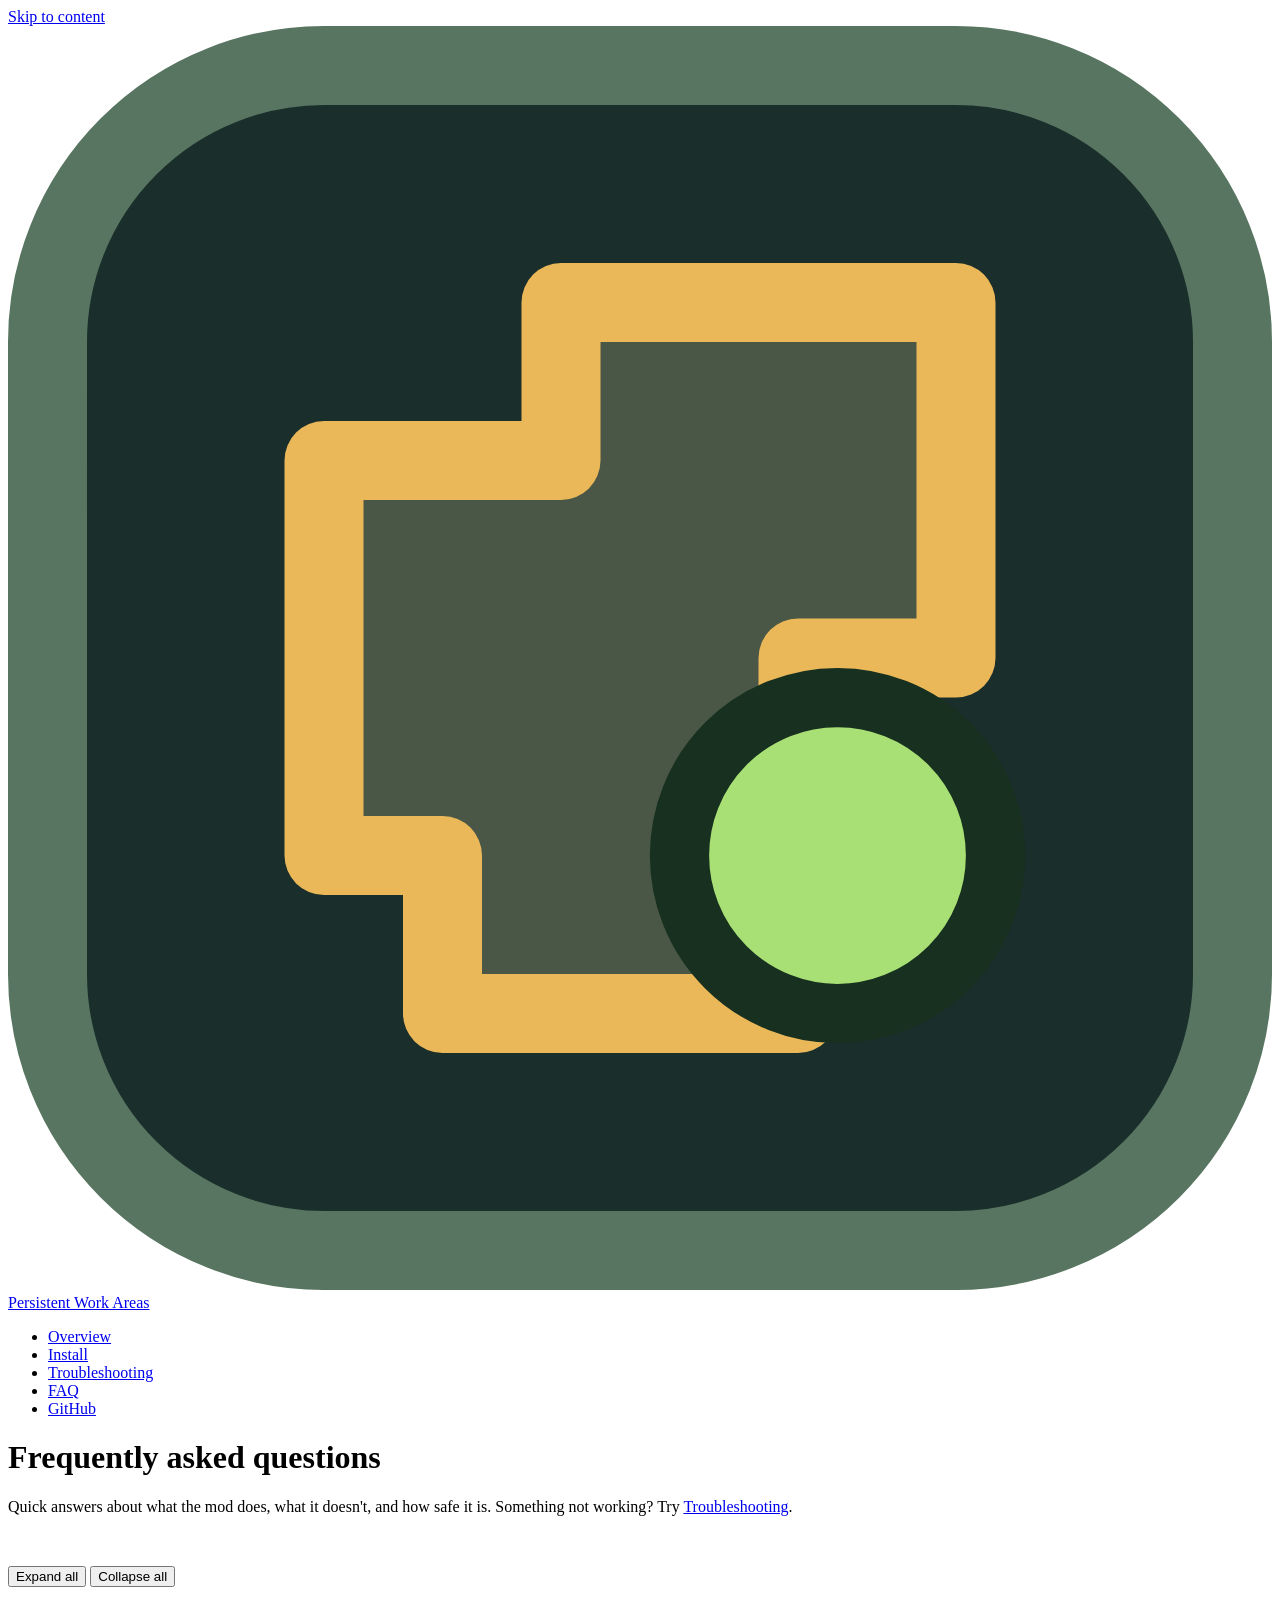
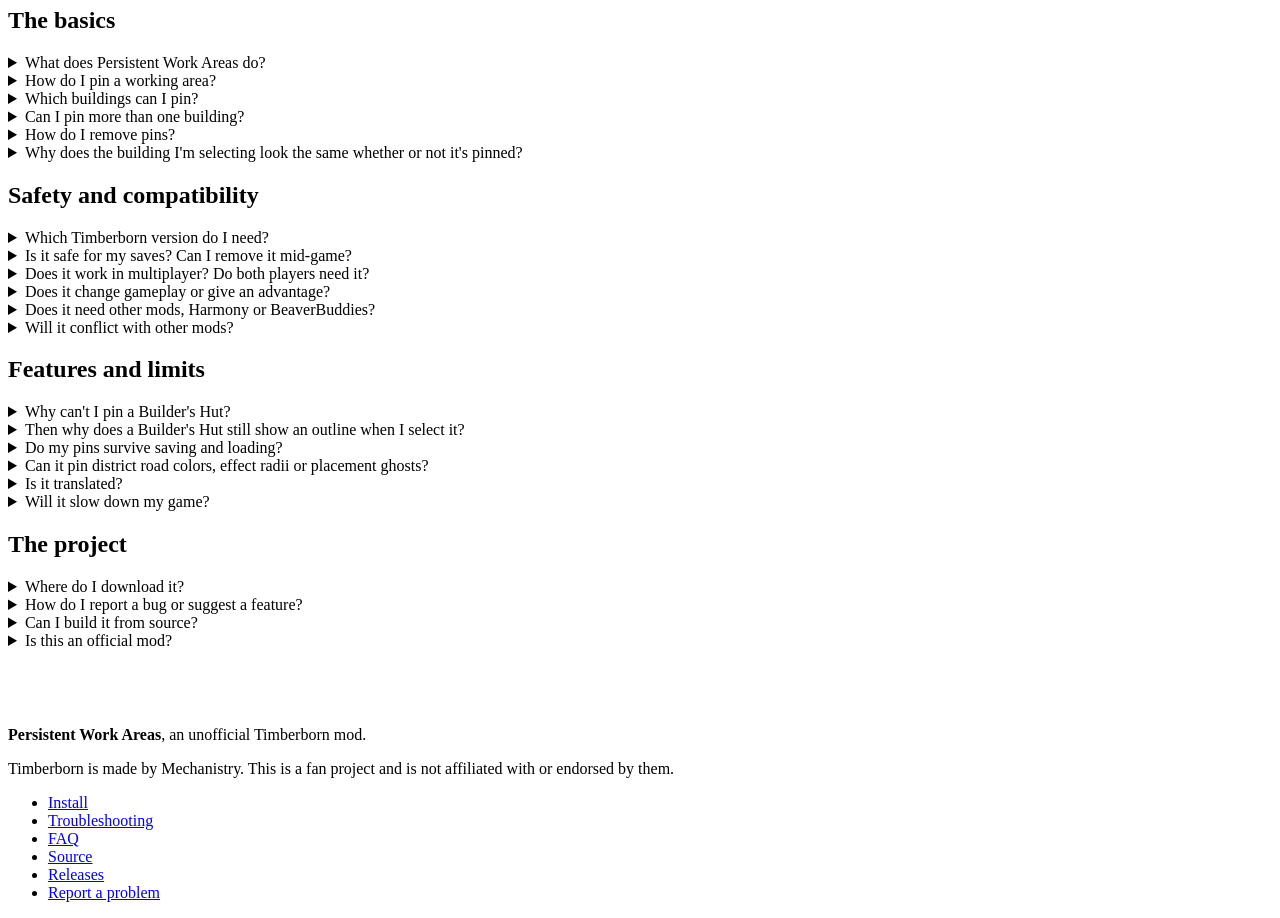
==== docs/faq.html @ 4161168b "Docs: describe compatibility with the BeaverBuddies Stability Fork Replace every "Preview 6" / 1.1.0" ====
<!doctype html>
<html lang="en">
<head>
<meta charset="utf-8">
<meta name="viewport" content="width=device-width, initial-scale=1">
<title>FAQ - Persistent Work Areas</title>
<meta name="description" content="Answers about the Persistent Work Areas Timberborn mod: supported buildings, saves, multiplayer, Builder's Huts, performance and more.">
<link rel="canonical" href="https://timbermods.github.io/PersistentWorkAreas/faq.html">
<link rel="icon" href="assets/favicon.svg" type="image/svg+xml">
<meta name="theme-color" content="#0d1716">
<link rel="stylesheet" href="assets/style.css">
</head>
<body>
<a class="skip" href="#main">Skip to content</a>
<header class="site-header">
  <div class="container bar">
    <a class="brand" href="index.html">
      <svg viewBox="0 0 32 32" aria-hidden="true"><rect x="1" y="1" width="30" height="30" rx="7" fill="#1a2e2b" stroke="#577560" stroke-width="2"/><path d="M8 11h6V7h10v9h-4v9h-9v-4H8z" fill="#f5e6a3" fill-opacity=".22" stroke="#ebb859" stroke-width="2" stroke-linejoin="round"/><circle cx="21" cy="21" r="4" fill="#a8e075" stroke="#17301f" stroke-width="1.5"/></svg>
      <span>Persistent Work Areas</span>
    </a>
    <nav aria-label="Main">
      <ul>
        <li><a href="index.html">Overview</a></li>
        <li><a href="install.html">Install</a></li>
        <li><a href="troubleshooting.html">Troubleshooting</a></li>
        <li><a href="faq.html" aria-current="page">FAQ</a></li>
        <li><a class="btn btn-small" href="https://github.com/timbermods/PersistentWorkAreas">GitHub</a></li>
      </ul>
    </nav>
  </div>
</header>

<main id="main">
  <div class="page-head">
    <div class="container">
      <h1>Frequently asked questions</h1>
      <p>Quick answers about what the mod does, what it doesn't, and how safe it is. Something not working? Try <a href="troubleshooting.html">Troubleshooting</a>.</p>
    </div>
  </div>

  <div class="container" style="padding-top:34px;padding-bottom:60px">
    <div class="prose" style="max-width:52em">
      <div class="q-tools">
        <button type="button" class="btn btn-secondary btn-small" data-expand>Expand all</button>
        <button type="button" class="btn btn-secondary btn-small" data-collapse>Collapse all</button>
      </div>

      <div class="faq-group">
        <h2>The basics</h2>
        <details class="q" id="what">
          <summary>What does Persistent Work Areas do?</summary>
          <div class="a"><p>Timberborn normally shows a building's working-area outline only while you have that building selected. This mod adds a <strong>Keep working area visible</strong> checkbox to the building's panel. Turn it on and the outline stays on screen after you deselect, so you can plant crops, place trees or build with the boundary in view.</p></div>
        </details>
        <details class="q" id="how">
          <summary>How do I pin a working area?</summary>
          <div class="a"><p>Select a building such as a farm or forester, click the <strong>Keep working area visible</strong> row in the <strong>WORKING AREA</strong> section so it reads <strong>ON</strong>, then deselect. Full steps are on the <a href="index.html#how">overview</a>.</p></div>
        </details>
        <details class="q" id="which">
          <summary>Which buildings can I pin?</summary>
          <div class="a"><p>Any building that shows a terrain or road-spill working range when selected in the base game, for example farms, foresters, lumberjack flags and gatherers. Builder's Huts are excluded on purpose (<a href="#builder">see below</a>).</p></div>
        </details>
        <details class="q" id="multiple">
          <summary>Can I pin more than one building?</summary>
          <div class="a"><p>Yes. Overlapping pinned areas merge into one outline, and separate areas are all shown.</p></div>
        </details>
        <details class="q" id="remove">
          <summary>How do I remove pins?</summary>
          <div class="a">
            <ul>
              <li><strong>One pin:</strong> select the building and uncheck its box.</li>
              <li><strong>All pins:</strong> click <strong>Clear pinned areas (N)</strong> at the top right, or press the key you assigned under <strong>Settings &gt; Key bindings &gt; Persistent Work Areas</strong>.</li>
              <li>Deleting a pinned building also removes its pin.</li>
            </ul>
          </div>
        </details>
        <details class="q" id="selected-look">
          <summary>Why does the building I'm selecting look the same whether or not it's pinned?</summary>
          <div class="a"><p>A selected building always uses the game's normal outline. The pinned outline takes over when you deselect it, which is the point of the mod. The ON/OFF badge in the panel shows the pin state.</p></div>
        </details>
      </div>

      <div class="faq-group">
        <h2>Safety and compatibility</h2>
        <details class="q" id="version">
          <summary>Which Timberborn version do I need?</summary>
          <div class="a"><p>Timberborn <strong>1.1.2.4</strong> or a compatible 1.1 build. It was built and checked against 1.1.2.4. A later game version could change the internal outline renderer the mod borrows. If that happens, pinning disables itself for the map, the panel says so, and nothing else is affected.</p></div>
        </details>
        <details class="q" id="saves">
          <summary>Is it safe for my saves? Can I remove it mid-game?</summary>
          <div class="a"><p>Yes. The mod never writes to your save files and doesn't change buildings, beavers or the simulation. Pins aren't saved at all. You can disable or delete the mod at any time and your colony loads as normal.</p></div>
        </details>
        <details class="q" id="multiplayer">
          <summary>Does it work in multiplayer? Do both players need it?</summary>
          <div class="a"><p>It's designed for compatibility with the <strong>BeaverBuddies Stability Fork</strong>. The mod sends no multiplayer events and pins are purely local, so what one player pins never appears for another. It shouldn't need to be installed by both players, but installing it on both computers is recommended for a first session, because using it on only one has not been playtested.</p></div>
        </details>
        <details class="q" id="advantage">
          <summary>Does it change gameplay or give an advantage?</summary>
          <div class="a"><p>No. It only draws an outline the game already knows how to compute for a selected building, using the same navigation queries. It doesn't alter what buildings can reach or do.</p></div>
        </details>
        <details class="q" id="deps">
          <summary>Does it need other mods, Harmony or BeaverBuddies?</summary>
          <div class="a"><p>No. It's standalone and uses no Harmony patches, so it doesn't rewrite game methods. It has no required mods.</p></div>
        </details>
        <details class="q" id="conflicts">
          <summary>Will it conflict with other mods?</summary>
          <div class="a"><p>Because it patches nothing, conflicts are unlikely, but it hasn't been tested against every mod. If you hit a problem, <a href="troubleshooting.html#report">report it</a> along with your mod list.</p></div>
        </details>
      </div>

      <div class="faq-group">
        <h2>Features and limits</h2>
        <details class="q" id="builder">
          <summary>Why can't I pin a Builder's Hut?</summary>
          <div class="a"><p>The game attaches an internal road-spill range to every Builder's Hut, which is why the mod first offered a pin for them. It isn't a working area you'd want to keep on screen, so since version 0.1.2 the mod doesn't show the pin panel for Builder's Huts.</p></div>
        </details>
        <details class="q" id="builder-outline">
          <summary>Then why does a Builder's Hut still show an outline when I select it?</summary>
          <div class="a"><p>That outline is drawn by Timberborn itself, not by this mod. It appears for the same internal range mentioned above. To check, disable the mod and select a Builder's Hut: you'll see the same outline. The mod doesn't change it.</p></div>
        </details>
        <details class="q" id="persist">
          <summary>Do my pins survive saving and loading?</summary>
          <div class="a"><p>No. Pins reset when you leave the map, load a save, or a multiplayer resync happens. That's deliberate, so the mod can never affect a saved colony.</p></div>
        </details>
        <details class="q" id="overlays">
          <summary>Can it pin district road colors, effect radii or placement ghosts?</summary>
          <div class="a"><p>No. It supports navigation-based working areas only. Those other overlays aren't included.</p></div>
        </details>
        <details class="q" id="language">
          <summary>Is it translated?</summary>
          <div class="a"><p>Not yet. The mod's text is English only.</p></div>
        </details>
        <details class="q" id="perf">
          <summary>Will it slow down my game?</summary>
          <div class="a"><p>It's designed not to. Outlines recalculate at most five times per second and only when something changes, all pins share one combined mesh, nothing runs while there are no pins, and the mesh is released when you clear. If you notice a drop in a very large colony, <a href="troubleshooting.html#performance">let us know</a>.</p></div>
        </details>
      </div>

      <div class="faq-group">
        <h2>The project</h2>
        <details class="q" id="download">
          <summary>Where do I download it?</summary>
          <div class="a"><p>From the <a href="https://github.com/timbermods/PersistentWorkAreas/releases/latest">GitHub releases page</a>. The <a href="install.html">install guide</a> walks through the rest.</p></div>
        </details>
        <details class="q" id="bugs">
          <summary>How do I report a bug or suggest a feature?</summary>
          <div class="a"><p>Open an <a href="https://github.com/timbermods/PersistentWorkAreas/issues/new">issue on GitHub</a>. For bugs, include your mod and game versions and any <code>[PersistentWorkAreas]</code> lines from your game log; <a href="troubleshooting.html#report">here's what helps</a>.</p></div>
        </details>
        <details class="q" id="source">
          <summary>Can I build it from source?</summary>
          <div class="a"><p>Yes. Install the .NET 8 SDK and Timberborn, clone the <a href="https://github.com/timbermods/PersistentWorkAreas">repository</a>, and run <code>.\build.ps1</code> from PowerShell. It builds the mod, runs its checks and produces a zip. Game and Unity DLLs are used only as build references and are never redistributed.</p></div>
        </details>
        <details class="q" id="affiliation">
          <summary>Is this an official mod?</summary>
          <div class="a"><p>No. It's an unofficial community mod, not affiliated with or endorsed by Mechanistry, the makers of Timberborn.</p></div>
        </details>
      </div>
    </div>
  </div>
</main>

<footer class="site-footer">
  <div class="container foot">
    <div>
      <p><strong>Persistent Work Areas</strong>, an unofficial Timberborn mod.</p>
      <p>Timberborn is made by Mechanistry. This is a fan project and is not affiliated with or endorsed by them.</p>
    </div>
    <ul aria-label="Links">
      <li><a href="install.html">Install</a></li>
      <li><a href="troubleshooting.html">Troubleshooting</a></li>
      <li><a href="faq.html">FAQ</a></li>
      <li><a href="https://github.com/timbermods/PersistentWorkAreas">Source</a></li>
      <li><a href="https://github.com/timbermods/PersistentWorkAreas/releases">Releases</a></li>
      <li><a href="https://github.com/timbermods/PersistentWorkAreas/issues">Report a problem</a></li>
    </ul>
  </div>
</footer>
<script src="assets/site.js" defer></script>
<script>
(function () {
  var all = function () { return document.querySelectorAll("details.q"); };
  function openFromHash() {
    var id = decodeURIComponent(location.hash.slice(1));
    var el = id && document.getElementById(id);
    if (el && el.tagName === "DETAILS") { el.open = true; el.scrollIntoView(); }
  }
  document.querySelector("[data-expand]").addEventListener("click", function () { all().forEach(function (d) { d.open = true; }); });
  document.querySelector("[data-collapse]").addEventListener("click", function () { all().forEach(function (d) { d.open = false; }); });
  window.addEventListener("hashchange", openFromHash);
  openFromHash();
})();
</script>
</body>
</html>
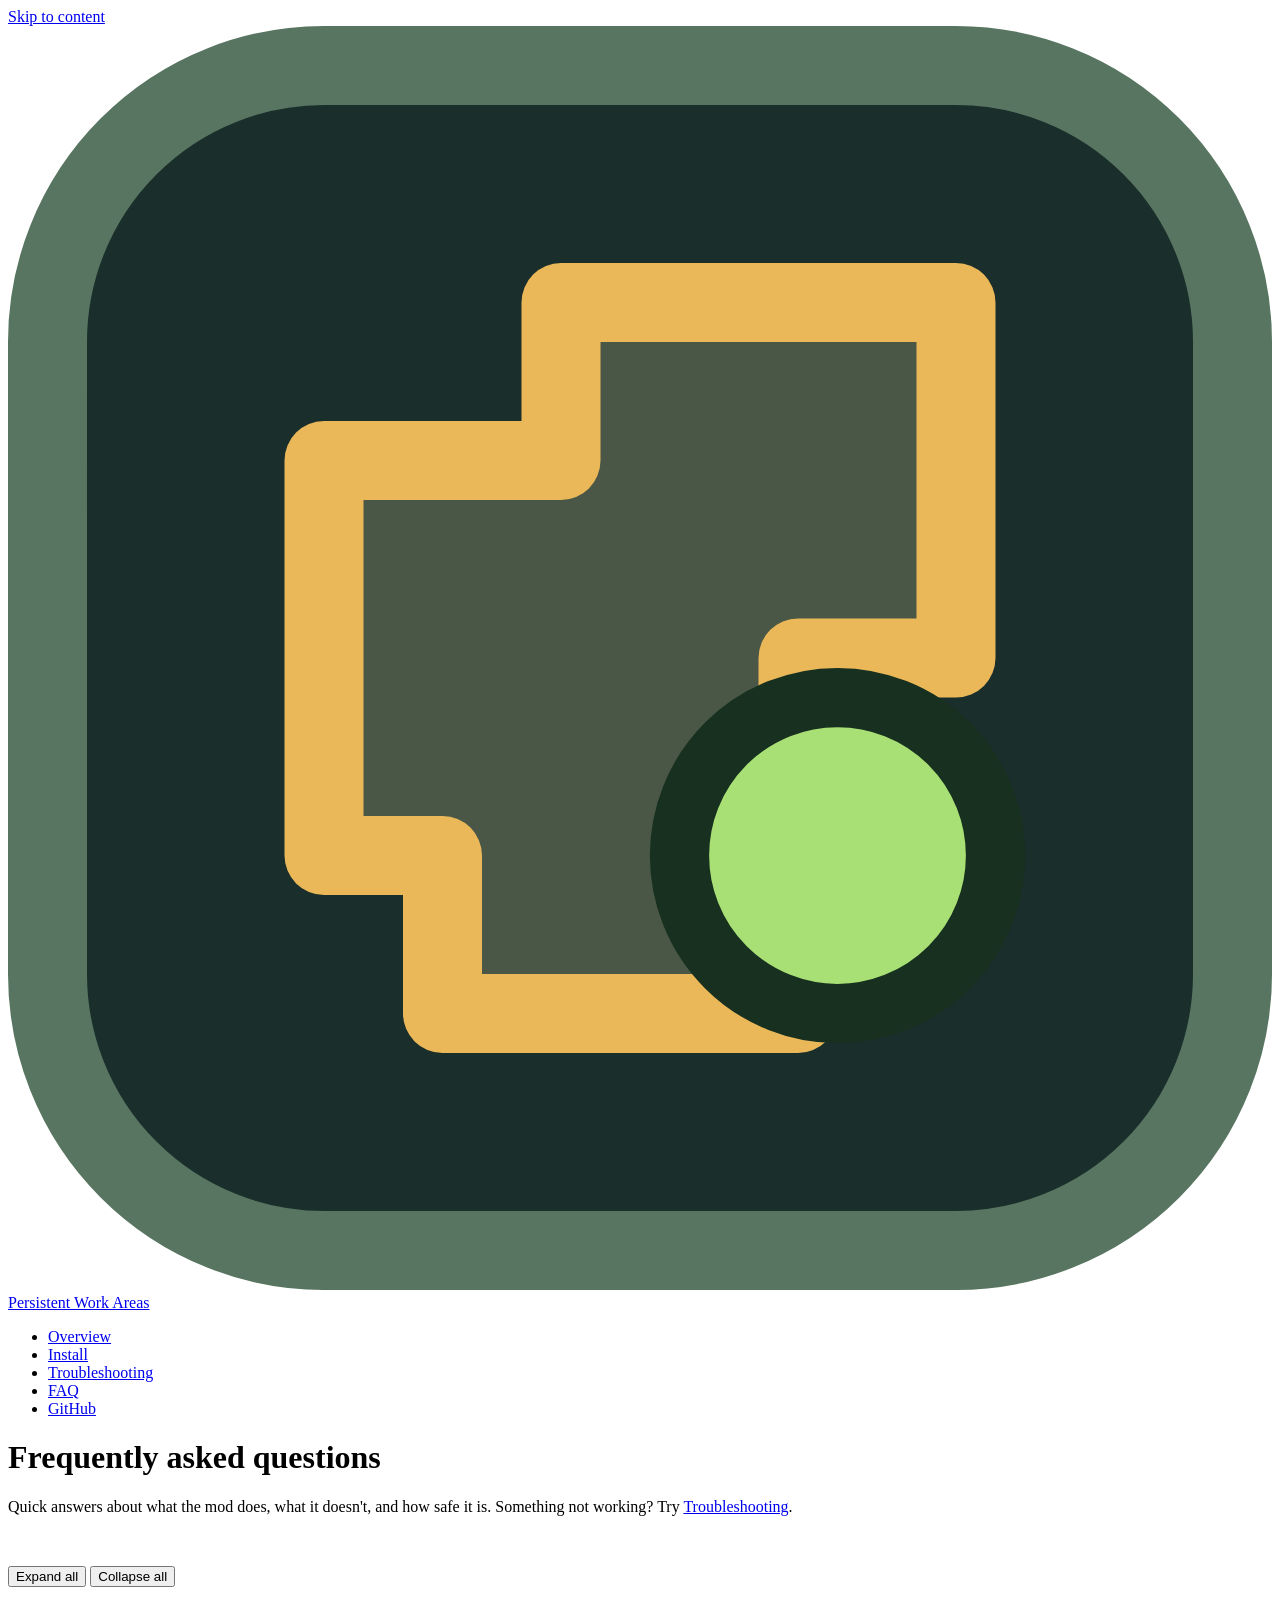
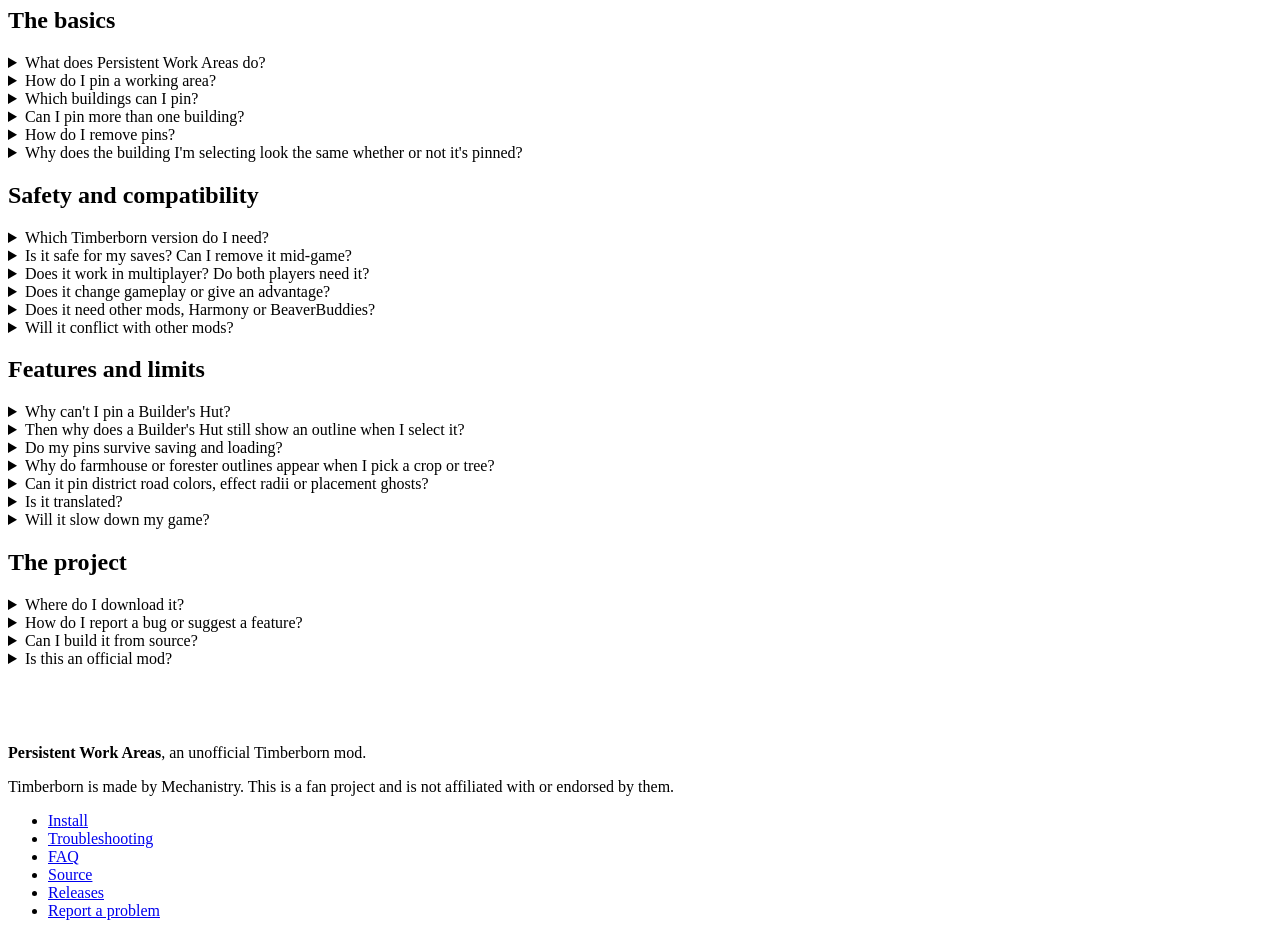
==== commit 75592772: "Release 1.1.0 Bump the mod to 1.1.0 for the features merged in #6, #8, #9 and #10, and update the do" ====
--- a/docs/faq.html
+++ b/docs/faq.html
@@ -83,15 +83,15 @@
         <h2>Safety and compatibility</h2>
         <details class="q" id="version">
           <summary>Which Timberborn version do I need?</summary>
-          <div class="a"><p>Timberborn <strong>1.1.2.4</strong> or a compatible 1.1 build. It was built and checked against 1.1.2.4. A later game version could change the internal outline renderer the mod borrows. If that happens, pinning disables itself for the map, the panel says so, and nothing else is affected.</p></div>
+          <div class="a"><p>Timberborn <strong>1.1.2.4</strong> or a compatible 1.1 build. It was built and tested on 1.1.2.4. A later game version could change the internal outline renderer the mod borrows. If that happens, pinning disables itself for the map, the panel says so, and nothing else is affected.</p></div>
         </details>
         <details class="q" id="saves">
           <summary>Is it safe for my saves? Can I remove it mid-game?</summary>
-          <div class="a"><p>Yes. The mod never writes to your save files and doesn't change buildings, beavers or the simulation. Pins aren't saved at all. You can disable or delete the mod at any time and your colony loads as normal.</p></div>
+          <div class="a"><p>Yes. The mod never writes to your save files and doesn't change buildings, beavers or the simulation. Pins are kept in their own small file outside your saves. You can disable or delete the mod at any time and your colony loads as normal.</p></div>
         </details>
         <details class="q" id="multiplayer">
           <summary>Does it work in multiplayer? Do both players need it?</summary>
-          <div class="a"><p>It's designed for compatibility with the <strong>BeaverBuddies Stability Fork</strong>. The mod sends no multiplayer events and pins are purely local, so what one player pins never appears for another. It shouldn't need to be installed by both players, but installing it on both computers is recommended for a first session, because using it on only one has not been playtested.</p></div>
+          <div class="a"><p>It's designed for compatibility with the <strong>BeaverBuddies Stability Fork</strong>. The mod sends no multiplayer events and pins are purely local, so what one player pins never appears for another. It has been tested in a two-player co-op session with the mod installed on both computers, and that's the recommended setup. It shouldn't strictly need to be installed by both players, but using it on only one hasn't been playtested.</p></div>
         </details>
         <details class="q" id="advantage">
           <summary>Does it change gameplay or give an advantage?</summary>
@@ -119,7 +119,11 @@
         </details>
         <details class="q" id="persist">
           <summary>Do my pins survive saving and loading?</summary>
-          <div class="a"><p>No. Pins reset when you leave the map, load a save, or a multiplayer resync happens. That's deliberate, so the mod can never affect a saved colony.</p></div>
+          <div class="a"><p>Yes, since version 1.1.0. Each settlement's pins are remembered on your own computer in <code>Documents\Timberborn\PersistentWorkAreas\Pins.txt</code> and come back when you load any save of that settlement. They are never written into the save itself, so the mod can't affect a saved colony. A different settlement starts with no pins, and a co-op guest's pins usually don't come back after a resync, because the guest's settlement is named after the host's save. To forget every pin, delete that file.</p></div>
+        </details>
+        <details class="q" id="planting">
+          <summary>Why do farmhouse or forester outlines appear when I pick a crop or tree?</summary>
+          <div class="a"><p>Since version 1.1.0, picking a crop or tree in the planting tools outlines the working area of every building that can plant it: farmhouses for crops, aquatic farmhouses for aquatic crops, and foresters for trees and bushes, including ones still under construction. The outlines go away when you leave the planting tool. <strong>Clear pinned areas</strong> removes only your pins, not these.</p></div>
         </details>
         <details class="q" id="overlays">
           <summary>Can it pin district road colors, effect radii or placement ghosts?</summary>
@@ -127,11 +131,11 @@
         </details>
         <details class="q" id="language">
           <summary>Is it translated?</summary>
-          <div class="a"><p>Not yet. The mod's text is English only.</p></div>
+          <div class="a"><p>Not yet. The mod's text is English only, but since version 1.1.0 all of it lives in one file, <code>version-1.1/Localizations/enUS_PersistentWorkAreas.csv</code>. A translation is one more file there with the same keys, named for the game's language code, for example <code>deDE_PersistentWorkAreas.csv</code>.</p></div>
         </details>
         <details class="q" id="perf">
           <summary>Will it slow down my game?</summary>
-          <div class="a"><p>It's designed not to. Outlines recalculate at most five times per second and only when something changes, all pins share one combined mesh, nothing runs while there are no pins, and the mesh is released when you clear. If you notice a drop in a very large colony, <a href="troubleshooting.html#performance">let us know</a>.</p></div>
+          <div class="a"><p>It's designed not to. A terrain or path change re-checks only the pinned buildings it can reach, at most five times per second, and selecting a building redraws from what was already worked out. All outlines share one combined mesh, nothing runs while there are no pins and no planting tool is open, and the mesh is released once nothing is drawn. If you notice a drop in a very large colony, <a href="troubleshooting.html#performance">let us know</a>.</p></div>
         </details>
       </div>
 
@@ -147,7 +151,7 @@
         </details>
         <details class="q" id="source">
           <summary>Can I build it from source?</summary>
-          <div class="a"><p>Yes. Install the .NET 8 SDK and Timberborn, clone the <a href="https://github.com/timbermods/PersistentWorkAreas">repository</a>, and run <code>.\build.ps1</code> from PowerShell. It builds the mod, runs its checks and produces a zip. Game and Unity DLLs are used only as build references and are never redistributed.</p></div>
+          <div class="a"><p>Yes. Install the .NET 8 SDK and Timberborn, clone the <a href="https://github.com/timbermods/PersistentWorkAreas">repository</a>, and run <code>.\build.ps1</code> from PowerShell. It builds the mod, runs its checks and produces a zip. Game and Unity DLLs are used only as build references and are never redistributed. The source is available under the <a href="https://github.com/timbermods/PersistentWorkAreas/blob/main/LICENSE">MIT license</a>.</p></div>
         </details>
         <details class="q" id="affiliation">
           <summary>Is this an official mod?</summary>
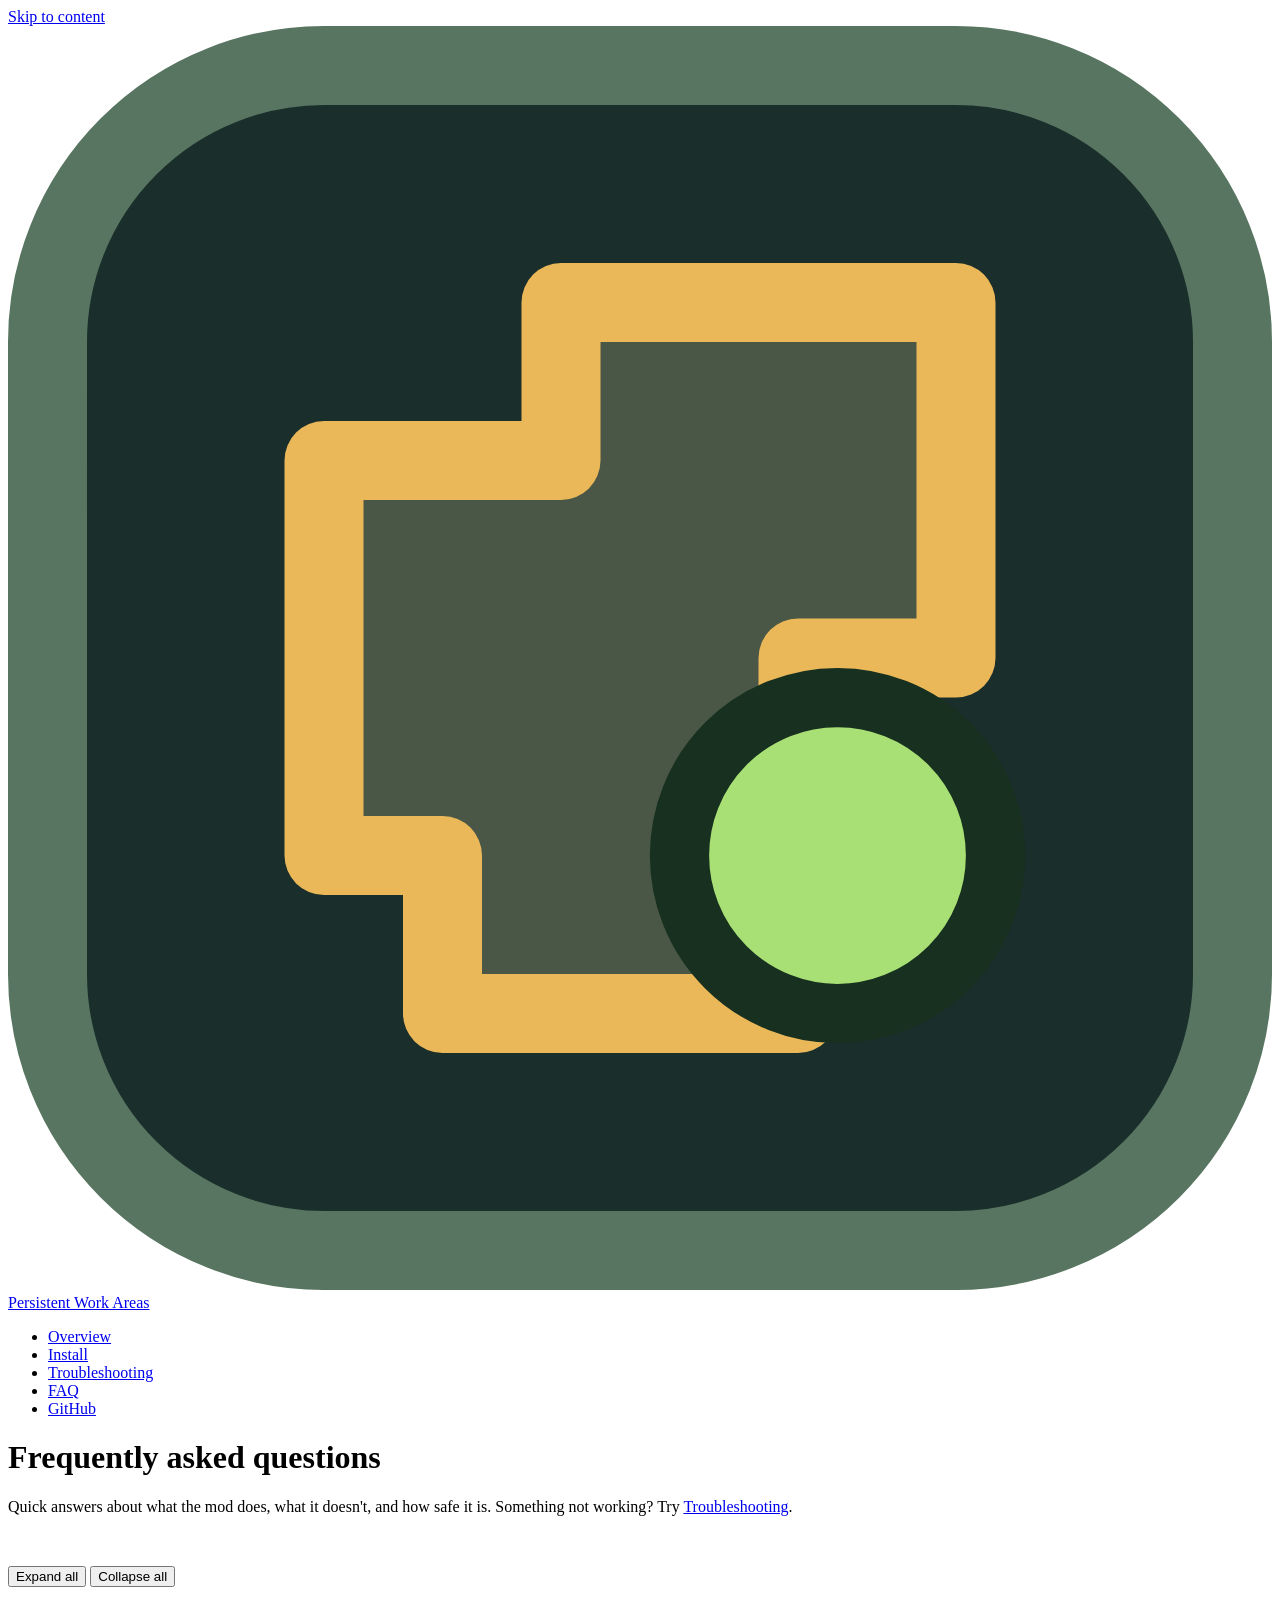
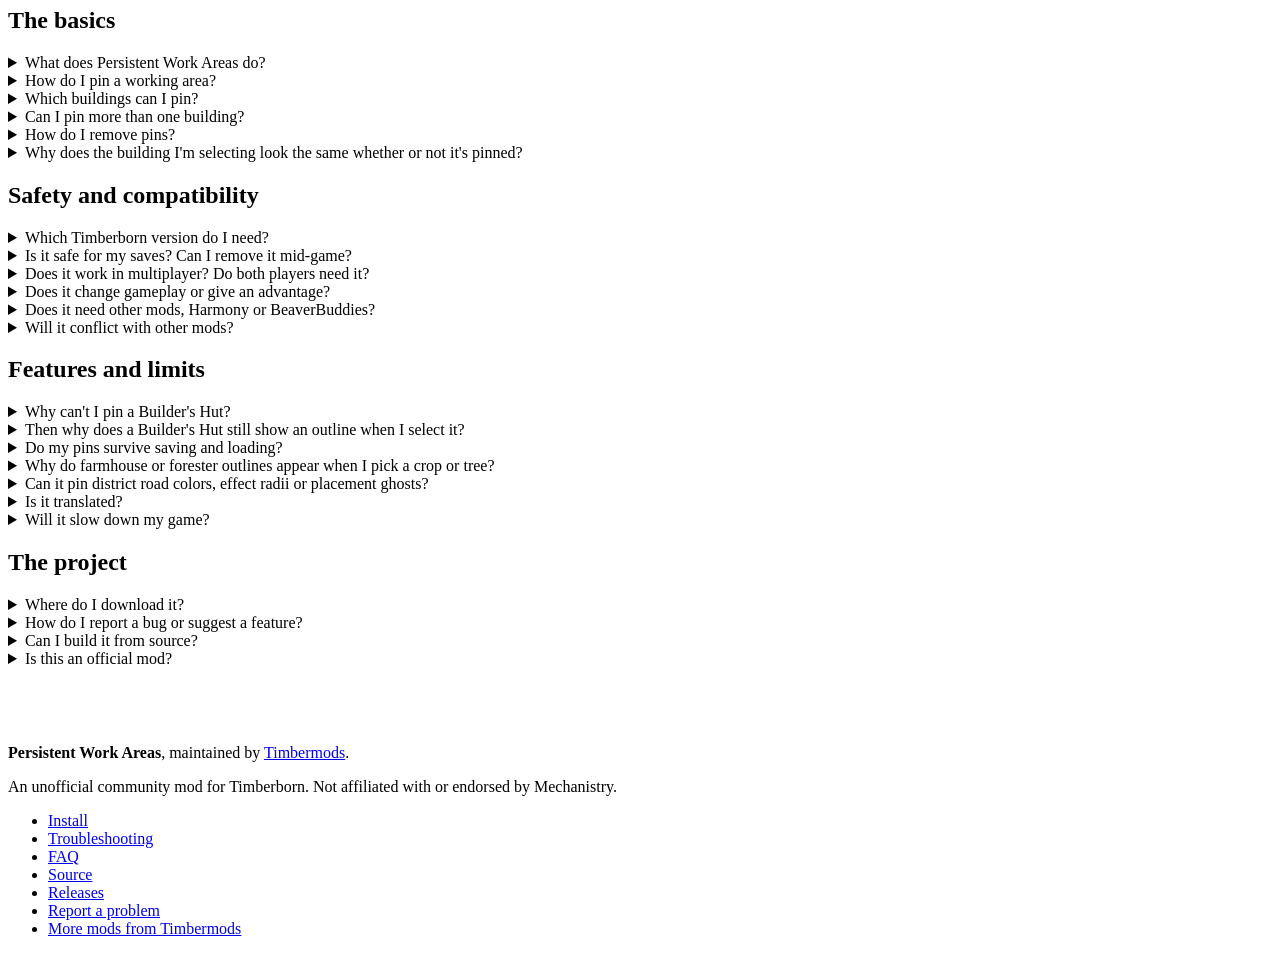
==== commit 260788dd: "Docs: state co-op compatibility precisely, add footer standard, update resync behavior - README, sit" ====
--- a/docs/faq.html
+++ b/docs/faq.html
@@ -91,7 +91,7 @@
         </details>
         <details class="q" id="multiplayer">
           <summary>Does it work in multiplayer? Do both players need it?</summary>
-          <div class="a"><p>It's designed for compatibility with the <strong>BeaverBuddies Stability Fork</strong>. The mod sends no multiplayer events and pins are purely local, so what one player pins never appears for another. It has been tested in a two-player co-op session with the mod installed on both computers, and that's the recommended setup. It shouldn't strictly need to be installed by both players, but using it on only one hasn't been playtested.</p></div>
+          <div class="a"><p>Yes. It's designed for compatibility with the <strong>BeaverBuddies Stability Fork</strong>, but it doesn't need BeaverBuddies and works the same in single-player. The mod sends nothing over the network and pins are purely local, so what one player pins never appears for another. For co-op, every player installs the same version of the mod and runs the same game version. That's the setup tested in a two-player co-op session. Because the mod only draws on your own screen, it shouldn't strictly need to be installed by both players, but using it on only one hasn't been playtested. It hasn't been tested with the original BeaverBuddies or BeaverBuddies MultiColony.</p></div>
         </details>
         <details class="q" id="advantage">
           <summary>Does it change gameplay or give an advantage?</summary>
@@ -165,8 +165,8 @@
 <footer class="site-footer">
   <div class="container foot">
     <div>
-      <p><strong>Persistent Work Areas</strong>, an unofficial Timberborn mod.</p>
-      <p>Timberborn is made by Mechanistry. This is a fan project and is not affiliated with or endorsed by them.</p>
+      <p><strong>Persistent Work Areas</strong>, maintained by <a href="https://github.com/timbermods">Timbermods</a>.</p>
+      <p>An unofficial community mod for Timberborn. Not affiliated with or endorsed by Mechanistry.</p>
     </div>
     <ul aria-label="Links">
       <li><a href="install.html">Install</a></li>
@@ -175,6 +175,7 @@
       <li><a href="https://github.com/timbermods/PersistentWorkAreas">Source</a></li>
       <li><a href="https://github.com/timbermods/PersistentWorkAreas/releases">Releases</a></li>
       <li><a href="https://github.com/timbermods/PersistentWorkAreas/issues">Report a problem</a></li>
+      <li><a href="https://timbermods.github.io/">More mods from Timbermods</a></li>
     </ul>
   </div>
 </footer>
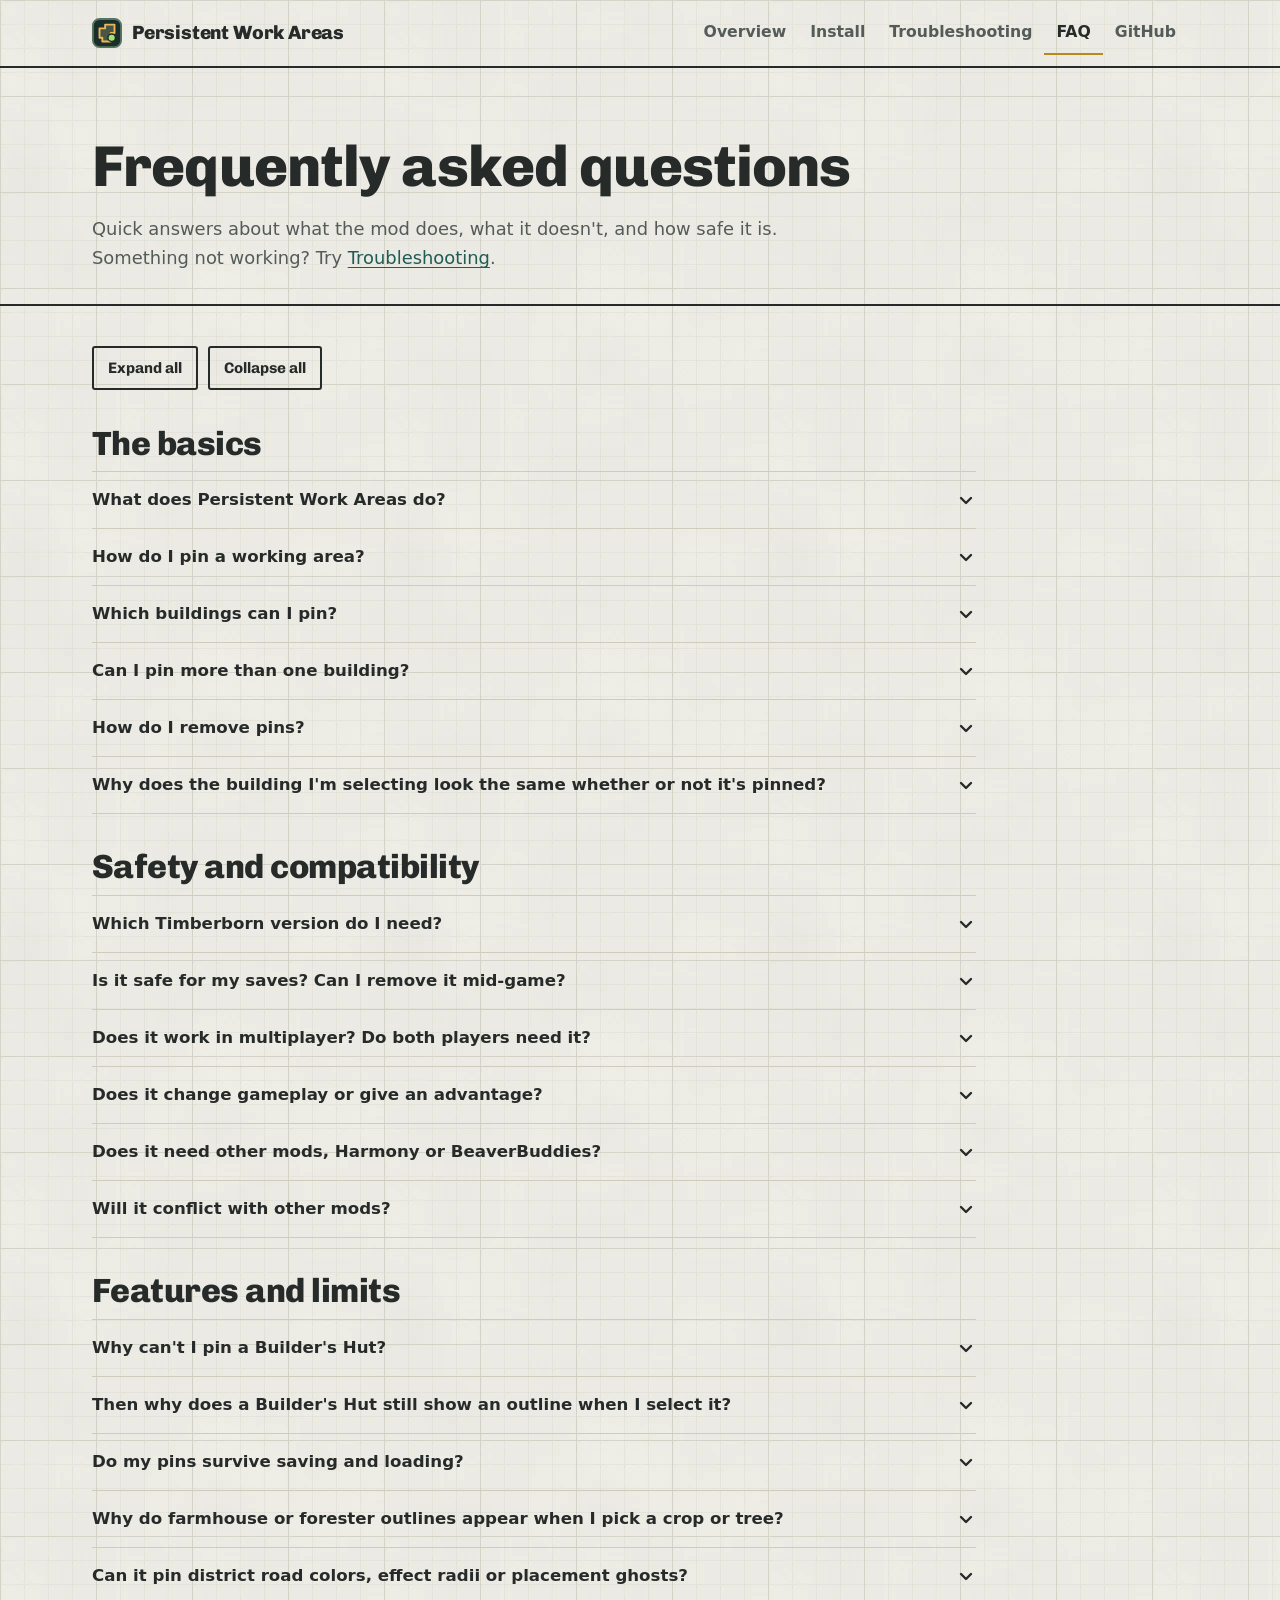
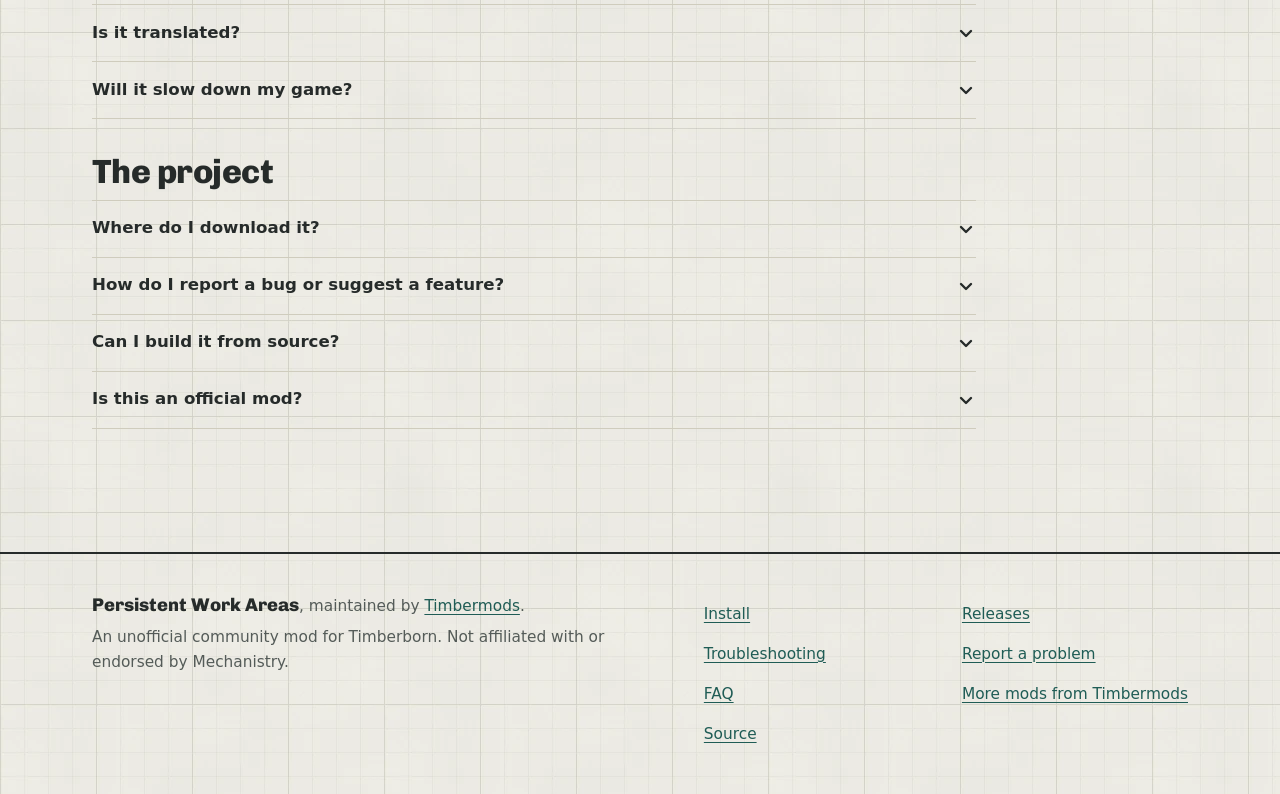
==== commit 3ca15dc6: "Website redesign: the Tracing Overlay The site is rebuilt as a sheet of tracing paper taped over the" ====
--- a/docs/faq.html
+++ b/docs/faq.html
@@ -7,7 +7,9 @@
 <meta name="description" content="Answers about the Persistent Work Areas Timberborn mod: supported buildings, saves, multiplayer, Builder's Huts, performance and more.">
 <link rel="canonical" href="https://timbermods.github.io/PersistentWorkAreas/faq.html">
 <link rel="icon" href="assets/favicon.svg" type="image/svg+xml">
-<meta name="theme-color" content="#0d1716">
+<meta name="theme-color" content="#ecebe3" media="(prefers-color-scheme: light)">
+<meta name="theme-color" content="#17221f" media="(prefers-color-scheme: dark)">
+<link rel="preload" href="assets/fonts/chivo-latin-800-normal.woff2" as="font" type="font/woff2" crossorigin>
 <link rel="stylesheet" href="assets/style.css">
 </head>
 <body>
@@ -24,7 +26,7 @@
         <li><a href="install.html">Install</a></li>
         <li><a href="troubleshooting.html">Troubleshooting</a></li>
         <li><a href="faq.html" aria-current="page">FAQ</a></li>
-        <li><a class="btn btn-small" href="https://github.com/timbermods/PersistentWorkAreas">GitHub</a></li>
+        <li><a href="https://github.com/timbermods/PersistentWorkAreas">GitHub</a></li>
       </ul>
     </nav>
   </div>
@@ -38,8 +40,8 @@
     </div>
   </div>
 
-  <div class="container" style="padding-top:34px;padding-bottom:60px">
-    <div class="prose" style="max-width:52em">
+  <div class="container faq-wrap">
+    <div class="prose">
       <div class="q-tools">
         <button type="button" class="btn btn-secondary btn-small" data-expand>Expand all</button>
         <button type="button" class="btn btn-secondary btn-small" data-collapse>Collapse all</button>
@@ -111,7 +113,7 @@
         <h2>Features and limits</h2>
         <details class="q" id="builder">
           <summary>Why can't I pin a Builder's Hut?</summary>
-          <div class="a"><p>The game attaches an internal road-spill range to every Builder's Hut, which is why the mod first offered a pin for them. It isn't a working area you'd want to keep on screen, so since version 0.1.2 the mod doesn't show the pin panel for Builder's Huts.</p></div>
+          <div class="a"><p>The game attaches an internal road-spill range to every Builder's Hut. It isn't a working area you'd want to keep on screen, so the mod doesn't show the pin panel for Builder's Huts.</p></div>
         </details>
         <details class="q" id="builder-outline">
           <summary>Then why does a Builder's Hut still show an outline when I select it?</summary>
@@ -119,11 +121,11 @@
         </details>
         <details class="q" id="persist">
           <summary>Do my pins survive saving and loading?</summary>
-          <div class="a"><p>Yes, since version 1.1.0. Each settlement's pins are remembered on your own computer in <code>Documents\Timberborn\PersistentWorkAreas\Pins.txt</code> and come back when you load any save of that settlement. They are never written into the save itself, so the mod can't affect a saved colony. A different settlement starts with no pins, and a co-op guest's pins usually don't come back after a resync, because the guest's settlement is named after the host's save. To forget every pin, delete that file.</p></div>
+          <div class="a"><p>Yes. Each settlement's pins are remembered on your own computer in <code>Documents\Timberborn\PersistentWorkAreas\Pins.txt</code> and come back when you load any save of that settlement. They are never written into the save itself, so the mod can't affect a saved colony. A different settlement starts with no pins, and a co-op guest's pins usually don't come back after a resync, because the guest's settlement is named after the host's save. To forget every pin, delete that file.</p></div>
         </details>
         <details class="q" id="planting">
           <summary>Why do farmhouse or forester outlines appear when I pick a crop or tree?</summary>
-          <div class="a"><p>Since version 1.1.0, picking a crop or tree in the planting tools outlines the working area of every building that can plant it: farmhouses for crops, aquatic farmhouses for aquatic crops, and foresters for trees and bushes, including ones still under construction. The outlines go away when you leave the planting tool. <strong>Clear pinned areas</strong> removes only your pins, not these.</p></div>
+          <div class="a"><p>Picking a crop or tree in the planting tools outlines the working area of every building that can plant it: farmhouses for crops, aquatic farmhouses for aquatic crops, and foresters for trees and bushes, including ones still under construction. The outlines go away when you leave the planting tool. <strong>Clear pinned areas</strong> removes only your pins, not these.</p></div>
         </details>
         <details class="q" id="overlays">
           <summary>Can it pin district road colors, effect radii or placement ghosts?</summary>
@@ -131,7 +133,7 @@
         </details>
         <details class="q" id="language">
           <summary>Is it translated?</summary>
-          <div class="a"><p>Not yet. The mod's text is English only, but since version 1.1.0 all of it lives in one file, <code>version-1.1/Localizations/enUS_PersistentWorkAreas.csv</code>. A translation is one more file there with the same keys, named for the game's language code, for example <code>deDE_PersistentWorkAreas.csv</code>.</p></div>
+          <div class="a"><p>Not yet. The mod's text is English only, but all of it lives in one file, <code>version-1.1/Localizations/enUS_PersistentWorkAreas.csv</code>. A translation is one more file there with the same keys, named for the game's language code, for example <code>deDE_PersistentWorkAreas.csv</code>.</p></div>
         </details>
         <details class="q" id="perf">
           <summary>Will it slow down my game?</summary>
--- a/docs/assets/style.css
+++ b/docs/assets/style.css
@@ -0,0 +1,345 @@
+/*
+ * Persistent Work Areas: the project site. A sheet of tracing paper taped over the site plan: the outline you drew
+ * stays on the vellum while you keep working on the plan underneath, and lifting the sheet changes nothing below.
+ * Plan paper with a surveyed grid, vellum sheets held down with drafting tape, graphite ink, and the mod's own outline
+ * cream-gold and pin green. The in-game panel replica (the demo) keeps the mod's real panel colours in both themes.
+ * Textures are produced by assets/textures/make_textures.py. Chivo is self-hosted (assets/fonts/, OFL).
+ */
+
+@font-face { font-family: "Chivo"; font-style: normal; font-weight: 700; font-display: swap; src: url("fonts/chivo-latin-700-normal.woff2") format("woff2"); }
+@font-face { font-family: "Chivo"; font-style: normal; font-weight: 800; font-display: swap; src: url("fonts/chivo-latin-800-normal.woff2") format("woff2"); }
+
+:root {
+  color-scheme: light dark;
+  --plan: #ecebe3;
+  --plan-tex: url("textures/plan-light.webp");
+  --vellum: #f7f6ef;
+  --vellum-tex: url("textures/vellum-light.png");
+  --ink: #262b2a;
+  --muted: #545b58;
+  --rule: #cfccbd;
+  --rule-strong: #262b2a;
+  --band: rgba(38, 43, 42, .045);
+  --link: #1f5c55;
+  --link-hover: #123f3a;
+  --focus: #1f5c55;
+  --outline: #b88a1e;
+  --outline-ink: #7a5a0e;
+  --pin: #4f7a2a;
+  --display: "Chivo", "Arial Narrow", sans-serif;
+  --font: system-ui, -apple-system, "Segoe UI", Roboto, "Helvetica Neue", Arial, sans-serif;
+  --mono: ui-monospace, "Cascadia Code", "SF Mono", Consolas, "Liberation Mono", monospace;
+  --wrap: 1160px;
+  --gutter: clamp(16px, 4vw, 32px);
+}
+@media (prefers-color-scheme: dark) {
+  :root {
+    --plan: #17221f;
+    --plan-tex: url("textures/plan-dark.webp");
+    --vellum: #1f2c29;
+    --vellum-tex: url("textures/vellum-dark.png");
+    --ink: #e6e8e2;
+    --muted: #a9b5ae;
+    --rule: #34443f;
+    --rule-strong: #e6e8e2;
+    --band: rgba(230, 232, 226, .04);
+    --link: #f0d27a;
+    --link-hover: #f8e6b0;
+    --focus: #f5e6a3;
+    --outline: #ebb859;
+    --outline-ink: #ebb859;
+    --pin: #a8e075;
+  }
+}
+
+/* ---------- base ---------- */
+*, *::before, *::after { box-sizing: border-box; }
+html { -webkit-text-size-adjust: 100%; scroll-padding-top: 24px; }
+body { margin: 0; background: var(--plan) var(--plan-tex); color: var(--ink); font: 400 1.0625rem/1.62 var(--font); overflow-wrap: break-word; }
+::selection { background: #f5e6a3; color: #1a2e2b; }
+img, svg { max-width: 100%; }
+[hidden] { display: none !important; }
+a { color: var(--link); text-decoration-thickness: 1px; text-underline-offset: 3px; }
+a:hover { color: var(--link-hover); text-decoration-thickness: 2px; }
+:focus-visible { outline: 3px solid var(--focus); outline-offset: 3px; border-radius: 2px; }
+h1, h2, h3 { font-family: var(--display); font-weight: 800; line-height: 1.06; letter-spacing: -.015em; margin: 0 0 .45em; text-wrap: balance; }
+h1 { font-size: clamp(2.6rem, 6vw, 4.4rem); }
+h2 { font-size: clamp(1.8rem, 3.6vw, 2.6rem); }
+h3 { font-size: 1.28rem; font-weight: 700; line-height: 1.2; letter-spacing: -.005em; }
+p { margin: 0 0 1em; }
+ul, ol { margin: 0 0 1em; padding-left: 1.25em; }
+li { margin-bottom: .35em; }
+code, pre, kbd { font-family: var(--mono); font-size: .9em; }
+code { background: var(--band); padding: .08em .3em; border-radius: 2px; }
+strong, b { font-weight: 650; }
+table { border-collapse: collapse; width: 100%; }
+.sr-only { position: absolute; width: 1px; height: 1px; overflow: hidden; clip: rect(0 0 0 0); white-space: nowrap; }
+.container { max-width: var(--wrap); margin: 0 auto; padding-left: var(--gutter); padding-right: var(--gutter); }
+.skip { position: absolute; left: 12px; top: -60px; z-index: 100; background: var(--vellum); color: var(--ink); padding: 12px 16px; font-weight: 700; border: 2px solid var(--ink); text-decoration: none; }
+.skip:focus, a.skip:hover { top: 12px; color: var(--ink); }
+
+/* a vellum sheet taped over the plan: the one surface everything is drawn on */
+.sheet { position: relative; background: var(--vellum-tex); border: 1px solid var(--rule); }
+.taped::before, .taped::after { content: ""; position: absolute; top: -12px; width: 76px; height: 24px; background: url("textures/tape.png") center / 100% 100% no-repeat; pointer-events: none; }
+.taped::before { left: 18px; transform: rotate(-4deg); }
+.taped::after { right: 18px; transform: rotate(3deg); }
+
+/* ---------- header ---------- */
+.site-header { border-bottom: 2px solid var(--rule-strong); }
+.bar { display: flex; align-items: center; justify-content: space-between; gap: 6px 24px; min-height: 66px; }
+.brand { display: inline-flex; align-items: center; gap: 10px; min-height: 44px; color: var(--ink); text-decoration: none; font: 800 1.2rem/1 var(--display); letter-spacing: -.01em; }
+.brand:hover { color: var(--ink); }
+.brand svg { width: 30px; height: 30px; }
+.site-header nav ul { display: flex; align-items: center; flex-wrap: wrap; gap: 0; list-style: none; margin: 0; padding: 0; }
+.site-header nav li { margin: 0; }
+.site-header nav a { display: inline-flex; align-items: center; min-height: 44px; padding: 0 12px; color: var(--muted); text-decoration: none; font-weight: 600; font-size: .98rem; border-bottom: 2px solid transparent; }
+.site-header nav a:hover { color: var(--ink); }
+.site-header nav a[aria-current="page"] { color: var(--ink); border-bottom-color: var(--outline); }
+
+/* ---------- buttons ---------- */
+.btn { display: inline-flex; align-items: center; justify-content: center; gap: 10px; min-height: 50px; padding: 0 22px; border-radius: 3px; background: var(--ink); color: var(--plan); font: 700 1.05rem/1 var(--display); text-decoration: none; border: 2px solid var(--ink); cursor: pointer; transition: transform .15s cubic-bezier(.2, .8, .2, 1), background-color .15s; }
+a.btn:hover { background: var(--link-hover); border-color: var(--link-hover); color: var(--plan); transform: translateY(-1px); }
+.btn svg { width: 18px; height: 18px; flex: none; }
+a.btn.btn-secondary { background: transparent; color: var(--ink); }
+a.btn.btn-secondary:hover { background: var(--band); color: var(--ink); border-color: var(--ink); }
+.btn-row { display: flex; flex-wrap: wrap; gap: 12px; margin: 0 0 1.3rem; }
+.btn-small { min-height: 44px; padding: 0 14px; font-size: .95rem; }
+
+/* ---------- hero ---------- */
+.hero { padding: clamp(28px, 4vw, 52px) 0 clamp(48px, 7vw, 88px); }
+.hero-grid { display: grid; grid-template-columns: minmax(0, .9fr) minmax(0, 1.1fr); gap: clamp(28px, 5vw, 64px); align-items: center; }
+.pitch { font: 800 clamp(1.4rem, 2.6vw, 1.9rem)/1.1 var(--display); color: var(--outline-ink); margin: 0 0 .6em; letter-spacing: -.01em; }
+.lede { font-size: 1.1rem; max-width: 56ch; }
+.facts { list-style: none; padding: 0; margin: 0 0 1.4rem; max-width: 58ch; border-top: 2px solid var(--rule-strong); }
+.facts li { margin: 0; padding: 8px 0; border-bottom: 1px solid var(--rule); }
+.status-note { max-width: 58ch; margin: 0; font-size: .96rem; color: var(--muted); }
+.status-note strong { color: var(--ink); }
+.ver { font-weight: 650; color: var(--ink); }
+
+/* ---------- the in-game panel replica: the mod's real colours in both themes ---------- */
+.demo-sheet { padding: 22px 16px 16px; }
+.demo { --ui-bg: #1a2e2b; --ui-line: #577560; --ui-cream: #fff2c9; --ui-gold: #ebb859; --ui-green: #a8e075; --ui-hint: #c4d6c4; --ui-dark: #17301f; margin: 0; background: #0f1d1b; border: 1px solid #2b4339; border-radius: 4px; overflow: hidden; color: var(--ui-cream); }
+.demo-top { display: flex; align-items: center; justify-content: space-between; flex-wrap: wrap; gap: 8px 10px; padding: 8px 10px 8px 14px; border-bottom: 1px solid #2b4339; min-height: 56px; }
+.demo-top .t { font-size: .88rem; color: #c4d6c4; }
+.demo-tools { display: flex; flex-wrap: wrap; gap: 8px; }
+.ui-btn { min-height: 40px; font: 700 .88rem var(--font); background: #294f45; color: var(--ui-cream); border: 1px solid #85ab78; border-radius: 4px; padding: 6px 12px; cursor: pointer; }
+.ui-btn:hover { background: #33614f; }
+.ui-btn[aria-pressed="true"] { background: #3d5b2c; border-color: var(--ui-green); }
+.ui-btn:disabled { opacity: .45; cursor: default; }
+.ui-btn:disabled:hover { background: #294f45; }
+.demo :focus-visible { outline: 3px dashed var(--ui-cream); outline-offset: 2px; }
+.demo svg.map { display: block; width: 100%; height: auto; background: #223a2c; touch-action: manipulation; }
+.map .ground-hit { fill: transparent; cursor: default; }
+.map .grid-line { stroke: #2b4735; stroke-width: 1; }
+.map .road { fill: #8b7a55; }
+.map .road-mark { stroke: #a8966b; stroke-width: 2; stroke-dasharray: 8 8; }
+.map .area-fill { fill: #f5e6a3; fill-opacity: .24; shape-rendering: crispEdges; }
+.map .area-edge { stroke: #f5e6a3; stroke-width: 2.5; stroke-linecap: round; fill: none; }
+.map .bld { cursor: pointer; }
+.map .bld .body { stroke: #0c1712; stroke-width: 2; }
+.map .bld:hover .body { stroke: #fff2c9; }
+.map .bld:focus-visible { outline: none; }
+.map .bld:focus-visible .body { stroke: #fff2c9; stroke-width: 3; stroke-dasharray: 5 3; }
+.map .bld[aria-pressed="true"] .body { stroke: #ebb859; stroke-width: 3.5; stroke-dasharray: none; }
+.map .bld .label { font: 700 13px var(--font); fill: #fff2c9; paint-order: stroke; stroke: #0c1712; stroke-width: 3px; pointer-events: none; }
+.map .pin-dot { fill: #a8e075; stroke: #17301f; stroke-width: 2; }
+.demo-ui { padding: 12px 14px; display: grid; gap: 10px; }
+.ui-panel { background: var(--ui-bg); border: 1px solid var(--ui-line); border-radius: 5px; padding: 10px; box-shadow: inset 4px 0 0 var(--ui-gold); }
+.ui-panel.pinned { box-shadow: inset 4px 0 0 var(--ui-green); }
+.ui-panel .h { font-size: 11px; font-weight: 800; color: var(--ui-gold); letter-spacing: .04em; margin: 0 0 7px 6px; }
+.ui-panel .who { font-size: .82rem; color: var(--ui-hint); margin: 0 0 8px 6px; }
+.ui-toggle { width: 100%; display: flex; align-items: center; gap: 10px; min-height: 46px; padding: 8px 10px; background: #26382f; color: var(--ui-cream); border: 2px solid var(--ui-gold); border-radius: 4px; cursor: pointer; font: inherit; text-align: left; }
+.ui-toggle:hover { background: #40593f; border-color: var(--ui-cream); }
+.ui-panel.pinned .ui-toggle { background: #304d38; border-color: var(--ui-green); }
+.ui-toggle .box { flex: none; width: 24px; height: 24px; border: 2px solid var(--ui-gold); border-radius: 3px; background: #122320; display: grid; place-items: center; }
+.ui-panel.pinned .ui-toggle .box { background: var(--ui-green); border-color: var(--ui-green); }
+.ui-toggle .box i { display: none; width: 7px; height: 12px; border-right: 3px solid var(--ui-dark); border-bottom: 3px solid var(--ui-dark); transform: rotate(40deg) translate(-1px, -2px); }
+.ui-panel.pinned .ui-toggle .box i { display: block; }
+.ui-toggle .name { flex: 1; font-weight: 700; font-size: 14px; }
+.ui-toggle .state { flex: none; min-width: 34px; text-align: center; font-size: 11px; font-weight: 800; padding: 3px 5px; border-radius: 3px; background: #4a4a35; color: var(--ui-cream); }
+.ui-panel.pinned .ui-toggle .state { background: var(--ui-green); color: var(--ui-dark); }
+.ui-panel .hint { font-size: 12px; color: var(--ui-hint); margin: 7px 0 0 6px; }
+.ui-empty { font-size: .92rem; color: var(--ui-hint); margin: 0; padding: 4px 2px; }
+.demo-foot { padding: 0 14px 12px; font-size: .8rem; color: #a9bdab; display: flex; justify-content: space-between; gap: 10px; flex-wrap: wrap; }
+.demo-sheet figcaption { margin: 10px 2px 0; font-size: .88rem; color: var(--muted); }
+.ui-sample { max-width: 420px; margin: 0 0 1.2rem; }
+
+/* ---------- sections ---------- */
+section { padding: clamp(56px, 8vw, 100px) 0; }
+.ruled { border-top: 2px solid var(--rule-strong); }
+.section-head { max-width: 760px; margin-bottom: clamp(26px, 4vw, 40px); }
+.section-head p { color: var(--muted); font-size: 1.1rem; margin: 0; }
+.tight { padding-top: 0; }
+.unplayed { display: block; margin-top: .5em; font-size: .9rem; font-style: italic; color: var(--muted); }
+
+/* the three moves, each on its own taped sheet with a drawn outline */
+.moves { display: grid; grid-template-columns: repeat(3, minmax(0, 1fr)); gap: 30px 24px; list-style: none; margin: 0; padding: 0; }
+.move { margin: 0; padding: 26px 22px 20px; }
+.move svg { display: block; width: 100%; height: auto; max-height: 120px; margin: 0 0 14px; }
+.move h3 { margin-bottom: .3em; }
+.move p { margin: 0; color: var(--muted); }
+.draw-grid { stroke: var(--rule); stroke-width: 1; }
+.draw-bld { fill: var(--ink); }
+.draw-outline { fill: none; stroke: var(--outline); stroke-width: 2.4; stroke-linejoin: round; }
+.draw-fill { fill: var(--outline); fill-opacity: .14; }
+.draw-pin { fill: var(--pin); }
+.draw-label { font: 700 12px var(--font); fill: var(--muted); }
+.draw-strong { fill: var(--ink); font-size: 14px; }
+
+.edges { display: grid; grid-template-columns: repeat(2, minmax(0, 1fr)); gap: 8px clamp(24px, 5vw, 56px); }
+.edges > div { padding: 16px 0; border-top: 1px solid var(--rule); }
+.edges h3 { font-size: 1.2rem; }
+.edges p { margin: 0; color: var(--muted); }
+.checks, .tick { list-style: none; padding: 0; margin: 0 0 1rem; }
+.checks li, .tick li { position: relative; padding-left: 30px; margin: 0 0 .7em; }
+.checks li::before, .tick li::before { content: ""; position: absolute; left: 0; top: .22em; width: 20px; height: 20px; background: var(--pin); -webkit-mask: url("data:image/svg+xml,%3Csvg xmlns='http://www.w3.org/2000/svg' viewBox='0 0 20 20'%3E%3Cpath d='M4 10.5l4 4 8-9' fill='none' stroke='black' stroke-width='2.6' stroke-linecap='round' stroke-linejoin='round'/%3E%3C/svg%3E") center / contain no-repeat; mask: url("data:image/svg+xml,%3Csvg xmlns='http://www.w3.org/2000/svg' viewBox='0 0 20 20'%3E%3Cpath d='M4 10.5l4 4 8-9' fill='none' stroke='black' stroke-width='2.6' stroke-linecap='round' stroke-linejoin='round'/%3E%3C/svg%3E") center / contain no-repeat; }
+.checks.no li::before, .tick.no li::before, .checks.open li::before { background: var(--muted); -webkit-mask-image: url("data:image/svg+xml,%3Csvg xmlns='http://www.w3.org/2000/svg' viewBox='0 0 20 20'%3E%3Cpath d='M5 10h10' fill='none' stroke='black' stroke-width='2.6' stroke-linecap='round'/%3E%3C/svg%3E"); mask-image: url("data:image/svg+xml,%3Csvg xmlns='http://www.w3.org/2000/svg' viewBox='0 0 20 20'%3E%3Cpath d='M5 10h10' fill='none' stroke='black' stroke-width='2.6' stroke-linecap='round'/%3E%3C/svg%3E"); }
+.checks.open li::before { -webkit-mask-image: url("data:image/svg+xml,%3Csvg xmlns='http://www.w3.org/2000/svg' viewBox='0 0 20 20'%3E%3Ccircle cx='10' cy='10' r='7' fill='none' stroke='black' stroke-width='2' stroke-dasharray='3 2.5'/%3E%3C/svg%3E"); mask-image: url("data:image/svg+xml,%3Csvg xmlns='http://www.w3.org/2000/svg' viewBox='0 0 20 20'%3E%3Ccircle cx='10' cy='10' r='7' fill='none' stroke='black' stroke-width='2' stroke-dasharray='3 2.5'/%3E%3C/svg%3E"); }
+.aside-note { margin: 18px 0 0; color: var(--muted); max-width: 80ch; }
+
+.sheet-rows { margin: 0; border-top: 2px solid var(--rule-strong); }
+.sheet-rows > div { display: grid; grid-template-columns: 200px minmax(0, 1fr); gap: 8px 28px; padding: 16px 0; border-bottom: 1px solid var(--rule); }
+.sheet-rows dt { font: 700 1.1rem/1.3 var(--display); }
+.sheet-rows dd { margin: 0; }
+.sheet-rows dd p { margin: 0 0 .6em; }
+.sheet-rows dd p:last-child { margin: 0; }
+
+.status-grid { display: grid; grid-template-columns: repeat(2, minmax(0, 1fr)); gap: 30px clamp(24px, 5vw, 56px); }
+.status-grid > div { padding: 26px 24px 18px; }
+.status-grid h3 { padding-bottom: 8px; border-bottom: 2px solid var(--pin); }
+.status-grid .open-col h3 { border-bottom-color: var(--muted); }
+
+.cta .container { display: grid; grid-template-columns: minmax(0, 1fr) auto; gap: 20px 48px; align-items: end; }
+.cta ol { margin: 0; padding-left: 1.3em; color: var(--muted); max-width: 64ch; }
+.cta ol b { color: var(--ink); }
+.cta .btn-row { margin: 0; }
+
+/* the legend: what it outlines, what it doesn't, each with its swatch */
+.legend { padding: 28px 26px 18px; display: grid; grid-template-columns: repeat(2, minmax(0, 1fr)); gap: 8px 40px; }
+.legend h3 { font-size: 1.15rem; margin-bottom: .6em; }
+.legend ul { list-style: none; margin: 0; padding: 0; }
+.legend li { display: grid; grid-template-columns: 34px minmax(0, 1fr); gap: 12px; align-items: start; margin: 0 0 .7em; }
+.swatch { width: 34px; height: 22px; margin-top: 2px; border: 2.5px solid var(--outline); background: rgb(235 184 89 / .18); }
+.swatch.no { border: 2px dashed var(--muted); background: none; position: relative; }
+.swatch.no::after { content: ""; position: absolute; left: -3px; right: -3px; top: 50%; border-top: 2px solid var(--muted); transform: rotate(-24deg); }
+
+/* the title block: the drawing's facts in bordered cells */
+.tb-sheet { padding: 28px 22px 22px; }
+.title-block { display: grid; grid-template-columns: repeat(2, minmax(0, 1fr)); border: 2px solid var(--ink); margin: 0; }
+.title-block > div { padding: 16px 18px; border-right: 1px solid var(--ink); border-bottom: 1px solid var(--ink); }
+.title-block > div:nth-child(2n) { border-right: 0; }
+.title-block > div:nth-last-child(-n+2) { border-bottom: 0; }
+.title-block dt { font: 700 .82rem/1.2 var(--display); letter-spacing: .06em; text-transform: uppercase; color: var(--muted); margin-bottom: 6px; }
+.title-block dd { margin: 0; }
+.title-block dd p { margin: 0 0 .5em; }
+.title-block dd p:last-child { margin: 0; }
+
+/* good to know: one sheet of notes */
+.notes-sheet { padding: 28px 26px 12px; display: grid; grid-template-columns: repeat(2, minmax(0, 1fr)); gap: 4px 40px; }
+.notes-sheet > div { padding: 12px 0 14px; border-top: 1px dashed var(--rule); }
+.notes-sheet > div:nth-child(-n+2) { border-top: 0; }
+.notes-sheet h3 { font-size: 1.12rem; margin-bottom: .3em; }
+.notes-sheet p { margin: 0; color: var(--muted); }
+
+/* ---------- guides ---------- */
+.page-head { padding: clamp(36px, 6vw, 68px) 0 clamp(22px, 3vw, 32px); border-bottom: 2px solid var(--rule-strong); }
+.page-head h1 { font-size: clamp(2.4rem, 5.4vw, 3.6rem); margin-bottom: .3em; }
+.page-head p { color: var(--muted); font-size: 1.12rem; margin: 0; max-width: 62ch; }
+.layout { display: grid; grid-template-columns: 220px minmax(0, 1fr); gap: clamp(28px, 5vw, 64px); padding-top: clamp(32px, 5vw, 56px); padding-bottom: clamp(56px, 8vw, 96px); }
+.toc { position: sticky; top: 24px; align-self: start; font-size: .95rem; }
+.toc strong { display: block; font: 700 1.05rem/1.2 var(--display); margin-bottom: .3rem; }
+.toc ol, .toc ul { list-style: none; padding: 0; margin: 0; }
+.toc li { margin: 0; }
+.toc a { display: flex; align-items: center; min-height: 40px; color: var(--ink); text-decoration: none; border-bottom: 1px solid var(--rule); }
+.toc a:hover { color: var(--link); }
+.prose { max-width: 760px; min-width: 0; }
+.prose > h2, .prose section > h2 { font-size: clamp(1.6rem, 3vw, 2.1rem); margin: 1.8em 0 .45em; padding-top: .8em; border-top: 2px solid var(--rule-strong); }
+.prose > h2:first-child, .prose > :first-child > h2:first-child { margin-top: 0; padding-top: 0; border-top: 0; }
+.prose section { padding: 0; }
+.prose h3 { margin: 1.4em 0 .35em; }
+.prose table { margin: 0 0 1.4rem; font-size: .95rem; }
+.prose th, .prose td { text-align: left; padding: 10px 14px 10px 0; border-bottom: 1px solid var(--rule); vertical-align: top; }
+.prose thead th { font: 700 1rem/1.3 var(--display); border-bottom: 2px solid var(--rule-strong); }
+.prose .steps { list-style: none; padding: 0; margin: 0 0 1.2rem; counter-reset: step; }
+.prose .steps > li { counter-increment: step; position: relative; margin: 0; padding: 14px 0 14px 52px; border-top: 1px solid var(--rule); }
+.prose .steps > li::before { content: counter(step); position: absolute; left: 0; top: 12px; width: 34px; height: 34px; display: grid; place-items: center; border: 2px solid var(--ink); border-radius: 50%; font: 800 1.05rem/1 var(--display); }
+.prose .steps h3 { margin: 3px 0 .2em; }
+.prose .steps p { margin: 0; }
+pre { margin: 0 0 1.2rem; padding: 14px 16px; background: var(--vellum) var(--vellum-tex); border: 1px solid var(--rule); border-radius: 2px; overflow-x: auto; line-height: 1.5; font-size: .9rem; }
+pre code { background: none; padding: 0; font-size: inherit; white-space: pre-wrap; word-break: break-word; }
+.callout { margin: 0 0 1.4rem; padding: 18px 20px; background: var(--vellum) var(--vellum-tex); border: 1px solid var(--rule); border-top: 3px solid var(--outline); }
+.callout > :last-child { margin-bottom: 0; }
+.callout .t { display: block; font: 700 1.05rem/1.3 var(--display); margin-bottom: .3em; }
+.file-name { margin: 10px 0 0; font-size: .9rem; }
+
+.issue { padding: 22px 0; border-top: 2px solid var(--rule-strong); }
+.issue:first-child { border-top: 0; padding-top: 0; }
+.issue h2 { font-size: clamp(1.4rem, 2.6vw, 1.8rem); margin: 0 0 .5em; padding: 0; border: 0; }
+.issue dl { margin: 0; display: grid; grid-template-columns: 120px minmax(0, 1fr); gap: 10px 20px; }
+.issue dt { font: 700 1rem/1.4 var(--display); color: var(--muted); }
+.issue dd { margin: 0; }
+.issue dd > :last-child { margin-bottom: 0; }
+
+.faq-wrap { padding-top: clamp(28px, 4vw, 40px); padding-bottom: clamp(56px, 8vw, 88px); }
+.faq-wrap .prose { max-width: 52em; }
+.q-tools { display: flex; gap: 10px; margin: 0 0 2.2rem; }
+.q-tools .btn { background: transparent; color: var(--ink); min-height: 44px; font-size: .95rem; }
+.faq-group { margin: 0 0 2.2rem; }
+.faq-group h2 { font-size: clamp(1.6rem, 3vw, 2.1rem); margin: 0 0 .3em; }
+details.q { border-top: 1px solid var(--rule); }
+.faq-group details.q:last-child { border-bottom: 1px solid var(--rule); }
+details.q summary { list-style: none; display: grid; grid-template-columns: minmax(0, 1fr) 24px; gap: 12px; align-items: center; min-height: 56px; padding: 10px 0; cursor: pointer; font-weight: 650; font-size: 1.04rem; }
+details.q summary::-webkit-details-marker { display: none; }
+details.q summary::after { content: ""; width: 20px; height: 20px; justify-self: end; background: var(--ink); -webkit-mask: url("data:image/svg+xml,%3Csvg xmlns='http://www.w3.org/2000/svg' viewBox='0 0 20 20'%3E%3Cpath d='M5 8l5 5 5-5' fill='none' stroke='black' stroke-width='2.4' stroke-linecap='round' stroke-linejoin='round'/%3E%3C/svg%3E") center / contain no-repeat; mask: url("data:image/svg+xml,%3Csvg xmlns='http://www.w3.org/2000/svg' viewBox='0 0 20 20'%3E%3Cpath d='M5 8l5 5 5-5' fill='none' stroke='black' stroke-width='2.4' stroke-linecap='round' stroke-linejoin='round'/%3E%3C/svg%3E") center / contain no-repeat; transition: transform .2s cubic-bezier(.2, .8, .2, 1); }
+details.q[open] summary::after { transform: rotate(180deg); }
+details.q summary:hover { color: var(--link); }
+details.q .a { padding: 0 0 20px; }
+details.q .a > :last-child { margin-bottom: 0; }
+details.q[open] { border-top: 2px solid var(--outline); }
+
+/* ---------- footer ---------- */
+.site-footer { border-top: 2px solid var(--rule-strong); padding: 40px 0; font-size: .96rem; color: var(--muted); }
+.foot { display: grid; grid-template-columns: minmax(0, 1fr) auto; gap: 20px 40px; align-items: start; }
+.foot p { margin: 0 0 .4em; }
+.foot strong { color: var(--ink); font: 800 1.15rem/1.3 var(--display); }
+.foot ul { list-style: none; padding: 0; margin: 0; columns: 2; column-gap: 32px; }
+.foot li { margin: 0; }
+.foot li a { display: inline-flex; align-items: center; min-height: 40px; }
+.lost { padding-top: 40px; padding-bottom: 96px; }
+
+/* ---------- responsive ---------- */
+@media (max-width: 960px) {
+  .hero-grid { grid-template-columns: minmax(0, 1fr); }
+  .demo-sheet { max-width: 680px; }
+  .moves { grid-template-columns: minmax(0, 1fr); max-width: 560px; }
+  /* the demo comes straight after the lead, so the pinned outline is on the first screen */
+  .hero-grid { gap: 0; }
+  .hero-grid > div:first-child { display: contents; }
+  .hero-grid h1 { order: 1; } .pitch { order: 2; } .lede { order: 3; }
+  .demo-sheet { order: 4; margin: 10px 0 30px; }
+  .facts { order: 5; } .hero .btn-row { order: 6; } .status-note { order: 7; }
+}
+@media (max-width: 860px) {
+  .edges, .status-grid, .cta .container, .legend, .notes-sheet, .title-block { grid-template-columns: minmax(0, 1fr); }
+  .title-block > div, .title-block > div:nth-child(2n) { border-right: 0; border-bottom: 1px solid var(--ink); }
+  .title-block > div:last-child { border-bottom: 0; }
+  .notes-sheet > div:nth-child(2) { border-top: 1px dashed var(--rule); }
+  .layout { grid-template-columns: minmax(0, 1fr); }
+  .toc { position: static; }
+  .toc ol, .toc ul { columns: 2; column-gap: 20px; }
+  .sheet-rows > div { grid-template-columns: minmax(0, 1fr); }
+}
+@media (max-width: 720px) {
+  .bar { flex-wrap: wrap; padding-top: 4px; }
+  .site-header nav { width: 100%; }
+  .site-header nav a { padding: 0 6px; font-size: .9rem; }
+  .site-header nav li:first-child a { padding-left: 0; }
+  .demo-sheet { margin-left: calc(-1 * var(--gutter)); margin-right: calc(-1 * var(--gutter)); border-left: 0; border-right: 0; padding: 20px 8px 12px; }
+  .map .bld .label { font-size: 16px; }
+  .issue dl { grid-template-columns: minmax(0, 1fr); gap: 4px; }
+  .toc ol, .toc ul { columns: 1; }
+  .foot { grid-template-columns: minmax(0, 1fr); }
+}
+@media (prefers-reduced-motion: reduce) {
+  *, *::before, *::after { transition: none !important; animation: none !important; scroll-behavior: auto !important; }
+}
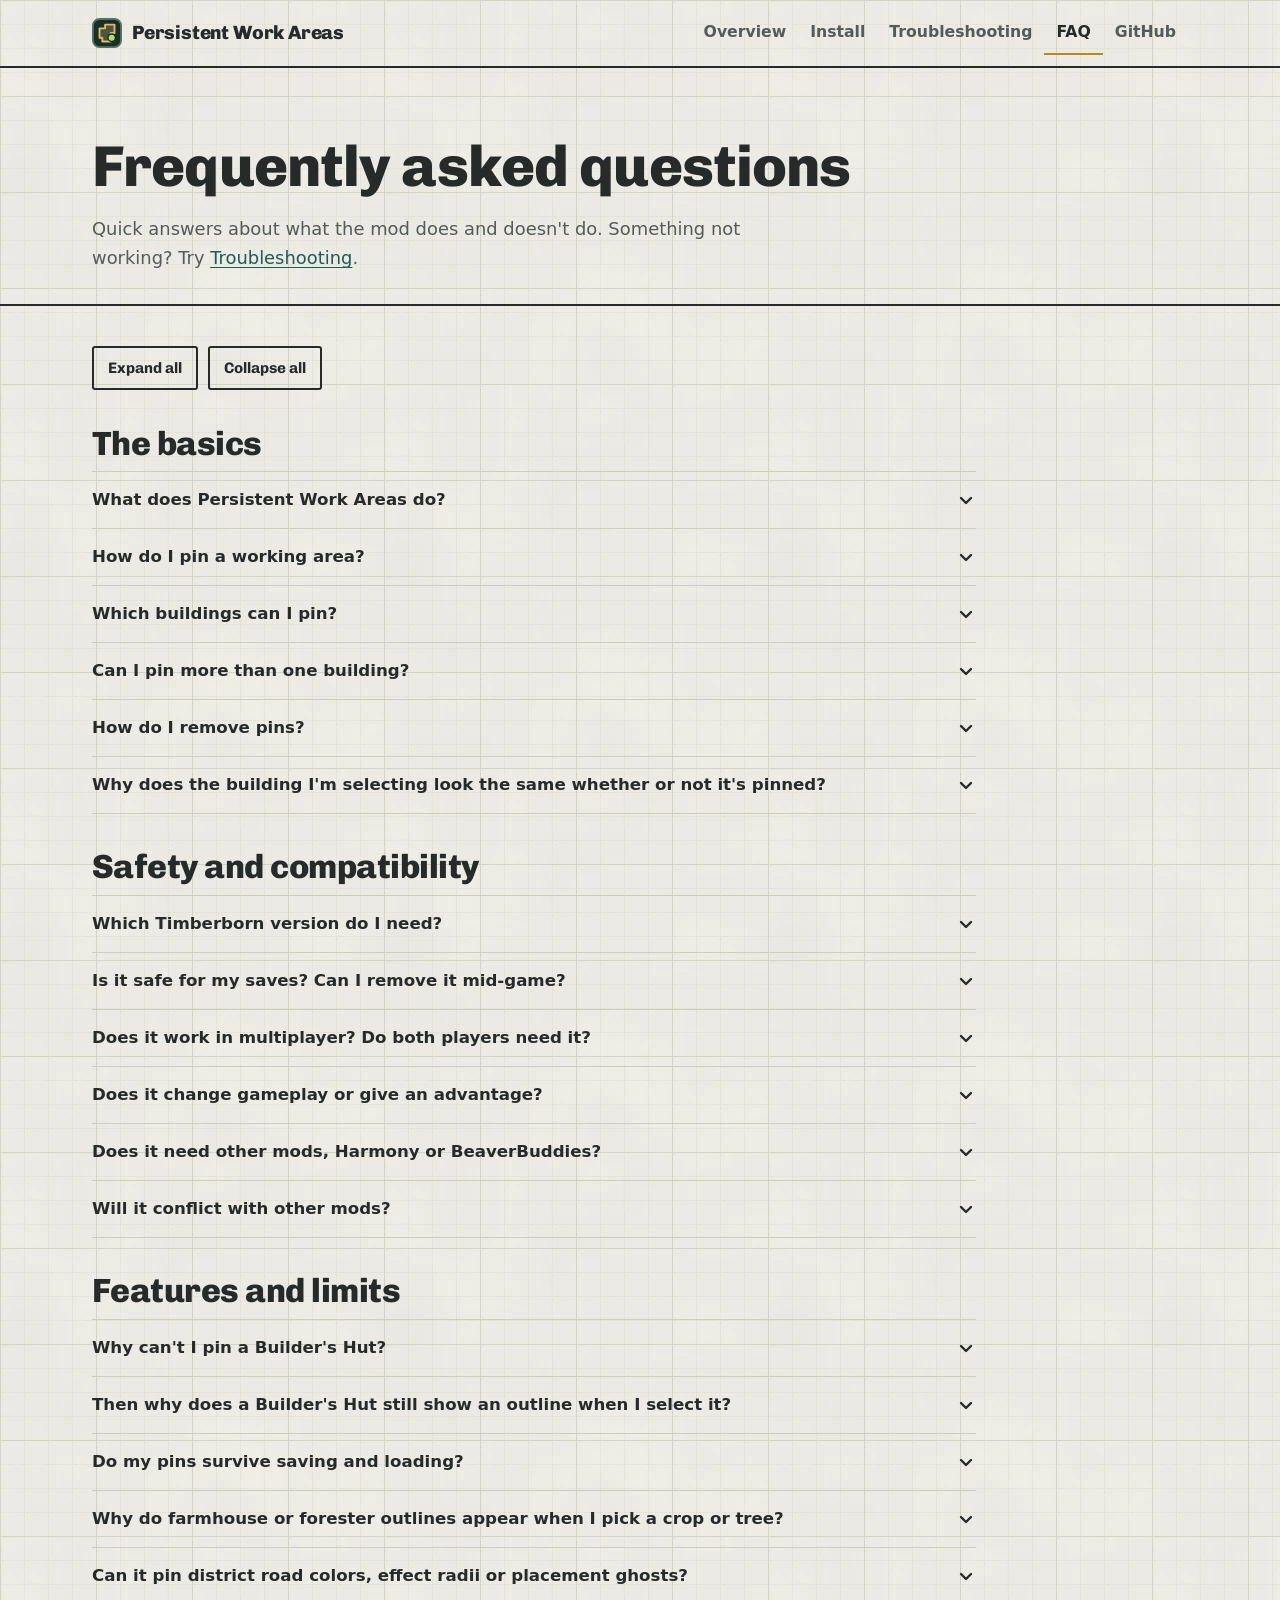
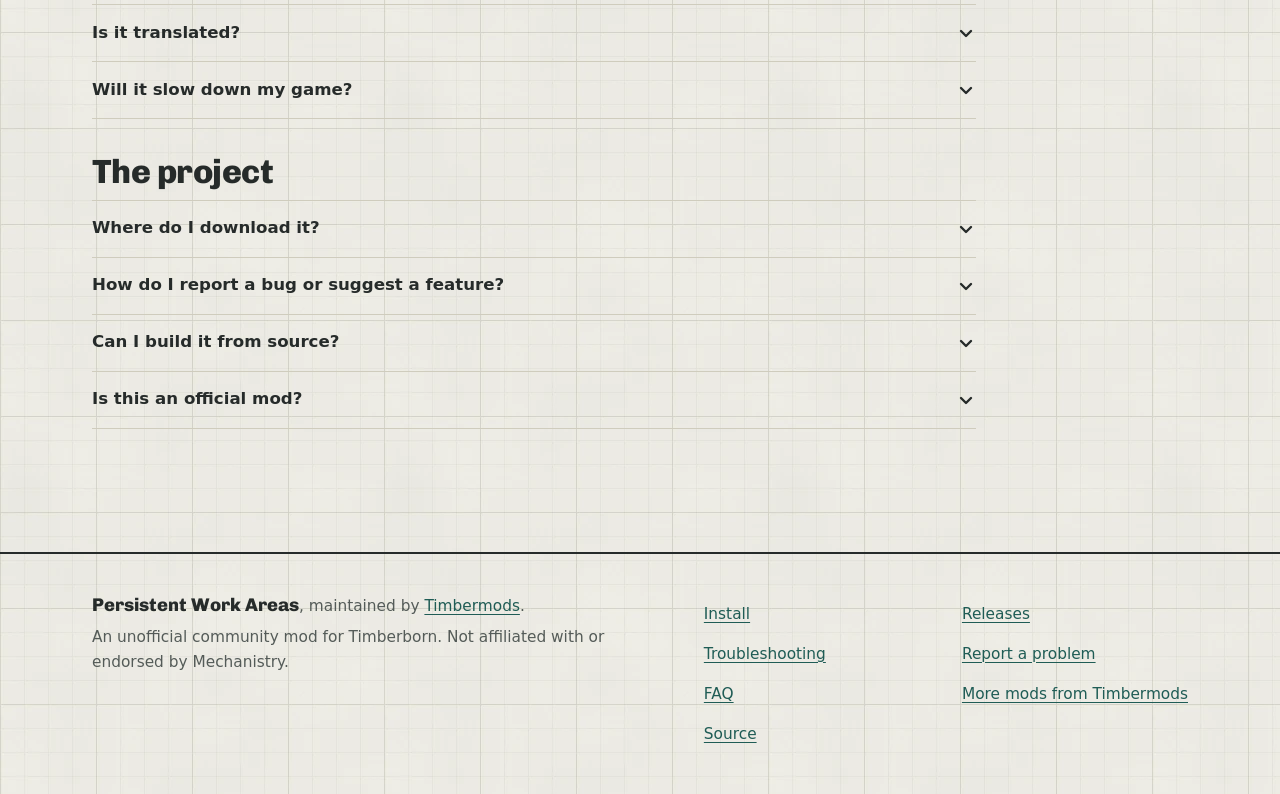
==== commit 9b80251f: "README and site: short and plain, for players The README (85 -> 77 lines, 1224 -> 703 words) and the" ====
--- a/docs/faq.html
+++ b/docs/faq.html
@@ -36,7 +36,7 @@
   <div class="page-head">
     <div class="container">
       <h1>Frequently asked questions</h1>
-      <p>Quick answers about what the mod does, what it doesn't, and how safe it is. Something not working? Try <a href="troubleshooting.html">Troubleshooting</a>.</p>
+      <p>Quick answers about what the mod does and doesn't do. Something not working? Try <a href="troubleshooting.html">Troubleshooting</a>.</p>
     </div>
   </div>
 
@@ -51,15 +51,15 @@
         <h2>The basics</h2>
         <details class="q" id="what">
           <summary>What does Persistent Work Areas do?</summary>
-          <div class="a"><p>Timberborn normally shows a building's working-area outline only while you have that building selected. This mod adds a <strong>Keep working area visible</strong> checkbox to the building's panel. Turn it on and the outline stays on screen after you deselect, so you can plant crops, place trees or build with the boundary in view.</p></div>
+          <div class="a"><p>Timberborn shows a building's working area only while it's selected. This mod adds a <strong>Keep working area visible</strong> checkbox to the building's panel. Turn it on, and the outline stays after you deselect, so you can plant and build with it in view.</p></div>
         </details>
         <details class="q" id="how">
           <summary>How do I pin a working area?</summary>
-          <div class="a"><p>Select a building such as a farm or forester, click the <strong>Keep working area visible</strong> row in the <strong>WORKING AREA</strong> section so it reads <strong>ON</strong>, then deselect. Full steps are on the <a href="index.html#how">overview</a>.</p></div>
+          <div class="a"><p>Select a building such as a farmhouse or forester. In its <strong>WORKING AREA</strong> section, click <strong>Keep working area visible</strong> so it reads <strong>ON</strong>, then deselect it.</p></div>
         </details>
         <details class="q" id="which">
           <summary>Which buildings can I pin?</summary>
-          <div class="a"><p>Any building that shows a terrain or road-spill working range when selected in the base game, for example farms, foresters, lumberjack flags and gatherers. Builder's Huts are excluded on purpose (<a href="#builder">see below</a>).</p></div>
+          <div class="a"><p>Any building that shows a working area when selected, such as farmhouses, foresters, lumberjack flags and gatherers. Builder's Huts are the exception (<a href="#builder">why</a>).</p></div>
         </details>
         <details class="q" id="multiple">
           <summary>Can I pin more than one building?</summary>
@@ -70,14 +70,14 @@
           <div class="a">
             <ul>
               <li><strong>One pin:</strong> select the building and uncheck its box.</li>
-              <li><strong>All pins:</strong> click <strong>Clear pinned areas (N)</strong> at the top right, or press the key you assigned under <strong>Settings &gt; Key bindings &gt; Persistent Work Areas</strong>.</li>
+              <li><strong>All pins:</strong> click <strong>Clear pinned areas (N)</strong> at the top right, or press the key you <a href="install.html#keybinding">assigned</a>.</li>
               <li>Deleting a pinned building also removes its pin.</li>
             </ul>
           </div>
         </details>
         <details class="q" id="selected-look">
           <summary>Why does the building I'm selecting look the same whether or not it's pinned?</summary>
-          <div class="a"><p>A selected building always uses the game's normal outline. The pinned outline takes over when you deselect it, which is the point of the mod. The ON/OFF badge in the panel shows the pin state.</p></div>
+          <div class="a"><p>A selected building always shows the game's normal outline. The pinned outline takes over when you deselect it. The <strong>ON</strong>/<strong>OFF</strong> badge in the panel shows whether it's pinned.</p></div>
         </details>
       </div>
 
@@ -85,27 +85,27 @@
         <h2>Safety and compatibility</h2>
         <details class="q" id="version">
           <summary>Which Timberborn version do I need?</summary>
-          <div class="a"><p>Timberborn <strong>1.1.2.4</strong> or a compatible 1.1 build. It was built and tested on 1.1.2.4. A later game version could change the internal outline renderer the mod borrows. If that happens, pinning disables itself for the map, the panel says so, and nothing else is affected.</p></div>
+          <div class="a"><p>Timberborn <strong>1.1.2.4</strong> or a compatible 1.1 build; it's tested on 1.1.2.4. If a later game version breaks the outline, pinning turns off for that map and the panel says so. Nothing else is affected.</p></div>
         </details>
         <details class="q" id="saves">
           <summary>Is it safe for my saves? Can I remove it mid-game?</summary>
-          <div class="a"><p>Yes. The mod never writes to your save files and doesn't change buildings, beavers or the simulation. Pins are kept in their own small file outside your saves. You can disable or delete the mod at any time and your colony loads as normal.</p></div>
+          <div class="a"><p>Yes. The mod never writes to your saves and doesn't change buildings, beavers or the simulation. You can disable or delete it at any time, and your colony loads as normal.</p></div>
         </details>
         <details class="q" id="multiplayer">
           <summary>Does it work in multiplayer? Do both players need it?</summary>
-          <div class="a"><p>Yes. It's designed for compatibility with the <strong>BeaverBuddies Stability Fork</strong>, but it doesn't need BeaverBuddies and works the same in single-player. The mod sends nothing over the network and pins are purely local, so what one player pins never appears for another. For co-op, every player installs the same version of the mod and runs the same game version. That's the setup tested in a two-player co-op session. Because the mod only draws on your own screen, it shouldn't strictly need to be installed by both players, but using it on only one hasn't been playtested. It hasn't been tested with the original BeaverBuddies or BeaverBuddies MultiColony.</p></div>
+          <div class="a"><p>Yes. It works with the <strong>BeaverBuddies Stability Fork</strong>, and the same in single-player. For co-op, every player installs the same version of the mod and runs the same game version (<a href="index.html#status">what's been played</a>). Pins are local, so what you pin never shows for anyone else.</p></div>
         </details>
         <details class="q" id="advantage">
           <summary>Does it change gameplay or give an advantage?</summary>
-          <div class="a"><p>No. It only draws an outline the game already knows how to compute for a selected building, using the same navigation queries. It doesn't alter what buildings can reach or do.</p></div>
+          <div class="a"><p>No. It only draws the outline the game already shows for a selected building. It doesn't change what buildings can reach or do.</p></div>
         </details>
         <details class="q" id="deps">
           <summary>Does it need other mods, Harmony or BeaverBuddies?</summary>
-          <div class="a"><p>No. It's standalone and uses no Harmony patches, so it doesn't rewrite game methods. It has no required mods.</p></div>
+          <div class="a"><p>No. It has no required mods and uses no Harmony patches.</p></div>
         </details>
         <details class="q" id="conflicts">
           <summary>Will it conflict with other mods?</summary>
-          <div class="a"><p>Because it patches nothing, conflicts are unlikely, but it hasn't been tested against every mod. If you hit a problem, <a href="troubleshooting.html#report">report it</a> along with your mod list.</p></div>
+          <div class="a"><p>Unlikely, since it patches nothing, but it hasn't been tested with every mod. If you hit a problem, <a href="troubleshooting.html#report">report it</a> with your mod list.</p></div>
         </details>
       </div>
 
@@ -113,31 +113,31 @@
         <h2>Features and limits</h2>
         <details class="q" id="builder">
           <summary>Why can't I pin a Builder's Hut?</summary>
-          <div class="a"><p>The game attaches an internal road-spill range to every Builder's Hut. It isn't a working area you'd want to keep on screen, so the mod doesn't show the pin panel for Builder's Huts.</p></div>
+          <div class="a"><p>The game gives every Builder's Hut a road-spill range, but it isn't a working area you'd want to keep on screen. So Builder's Huts get no pin.</p></div>
         </details>
         <details class="q" id="builder-outline">
           <summary>Then why does a Builder's Hut still show an outline when I select it?</summary>
-          <div class="a"><p>That outline is drawn by Timberborn itself, not by this mod. It appears for the same internal range mentioned above. To check, disable the mod and select a Builder's Hut: you'll see the same outline. The mod doesn't change it.</p></div>
+          <div class="a"><p>That outline is Timberborn's own, for the same range. To check, disable the mod and select a Builder's Hut: the outline is still there.</p></div>
         </details>
         <details class="q" id="persist">
           <summary>Do my pins survive saving and loading?</summary>
-          <div class="a"><p>Yes. Each settlement's pins are remembered on your own computer in <code>Documents\Timberborn\PersistentWorkAreas\Pins.txt</code> and come back when you load any save of that settlement. They are never written into the save itself, so the mod can't affect a saved colony. A different settlement starts with no pins, and a co-op guest's pins usually don't come back after a resync, because the guest's settlement is named after the host's save. To forget every pin, delete that file.</p></div>
+          <div class="a"><p>Yes. Each settlement's pins are kept on your computer, never in the save, and come back when you load any save of that settlement. They live in <code>Documents\Timberborn\PersistentWorkAreas\Pins.txt</code>; delete it to forget every pin. <a href="troubleshooting.html#pins-vanish">Pins gone?</a></p></div>
         </details>
         <details class="q" id="planting">
           <summary>Why do farmhouse or forester outlines appear when I pick a crop or tree?</summary>
-          <div class="a"><p>Picking a crop or tree in the planting tools outlines the working area of every building that can plant it: farmhouses for crops, aquatic farmhouses for aquatic crops, and foresters for trees and bushes, including ones still under construction. The outlines go away when you leave the planting tool. <strong>Clear pinned areas</strong> removes only your pins, not these.</p></div>
+          <div class="a"><p>Picking a crop or tree in the planting tools outlines every building that can plant it, even one still under construction. That's farmhouses for crops, aquatic farmhouses for aquatic crops, and foresters for trees and bushes. The outlines go when you leave the tool, and <strong>Clear pinned areas (N)</strong> doesn't remove them.</p></div>
         </details>
         <details class="q" id="overlays">
           <summary>Can it pin district road colors, effect radii or placement ghosts?</summary>
-          <div class="a"><p>No. It supports navigation-based working areas only. Those other overlays aren't included.</p></div>
+          <div class="a"><p>No. It pins working areas only.</p></div>
         </details>
         <details class="q" id="language">
           <summary>Is it translated?</summary>
-          <div class="a"><p>Not yet. The mod's text is English only, but all of it lives in one file, <code>version-1.1/Localizations/enUS_PersistentWorkAreas.csv</code>. A translation is one more file there with the same keys, named for the game's language code, for example <code>deDE_PersistentWorkAreas.csv</code>.</p></div>
+          <div class="a"><p>Not yet: the text is English, all in <code>version-1.1/Localizations/enUS_PersistentWorkAreas.csv</code>. A translation is one more file there with the same keys, named for the game's language code, for example <code>deDE_PersistentWorkAreas.csv</code>. Keep <code>{0}</code> in the clear-button text: it becomes the pin count.</p></div>
         </details>
         <details class="q" id="perf">
           <summary>Will it slow down my game?</summary>
-          <div class="a"><p>It's designed not to. A terrain or path change re-checks only the pinned buildings it can reach, at most five times per second, and selecting a building redraws from what was already worked out. All outlines share one combined mesh, nothing runs while there are no pins and no planting tool is open, and the mesh is released once nothing is drawn. If you notice a drop in a very large colony, <a href="troubleshooting.html#performance">let us know</a>.</p></div>
+          <div class="a"><p>It's built not to. A terrain or path change re-checks only the pinned buildings it can reach, and nothing runs while nothing is pinned and no planting tool is open. If you notice a drop in a very large colony, <a href="troubleshooting.html#performance">let us know</a>.</p></div>
         </details>
       </div>
 
@@ -149,11 +149,11 @@
         </details>
         <details class="q" id="bugs">
           <summary>How do I report a bug or suggest a feature?</summary>
-          <div class="a"><p>Open an <a href="https://github.com/timbermods/PersistentWorkAreas/issues/new">issue on GitHub</a>. For bugs, include your mod and game versions and any <code>[PersistentWorkAreas]</code> lines from your game log; <a href="troubleshooting.html#report">here's what helps</a>.</p></div>
+          <div class="a"><p>Open an <a href="https://github.com/timbermods/PersistentWorkAreas/issues/new">issue on GitHub</a>. For a bug, <a href="troubleshooting.html#report">here's what helps</a>.</p></div>
         </details>
         <details class="q" id="source">
           <summary>Can I build it from source?</summary>
-          <div class="a"><p>Yes. Install the .NET 8 SDK and Timberborn, clone the <a href="https://github.com/timbermods/PersistentWorkAreas">repository</a>, and run <code>.\build.ps1</code> from PowerShell. It builds the mod, runs its checks and produces a zip. Game and Unity DLLs are used only as build references and are never redistributed. The source is available under the <a href="https://github.com/timbermods/PersistentWorkAreas/blob/main/LICENSE">MIT license</a>.</p></div>
+          <div class="a"><p>Yes. See <a href="https://github.com/timbermods/PersistentWorkAreas/blob/main/DEVELOPING.md">DEVELOPING.md</a> in the repository. The source is under the <a href="https://github.com/timbermods/PersistentWorkAreas/blob/main/LICENSE">MIT license</a>.</p></div>
         </details>
         <details class="q" id="affiliation">
           <summary>Is this an official mod?</summary>
